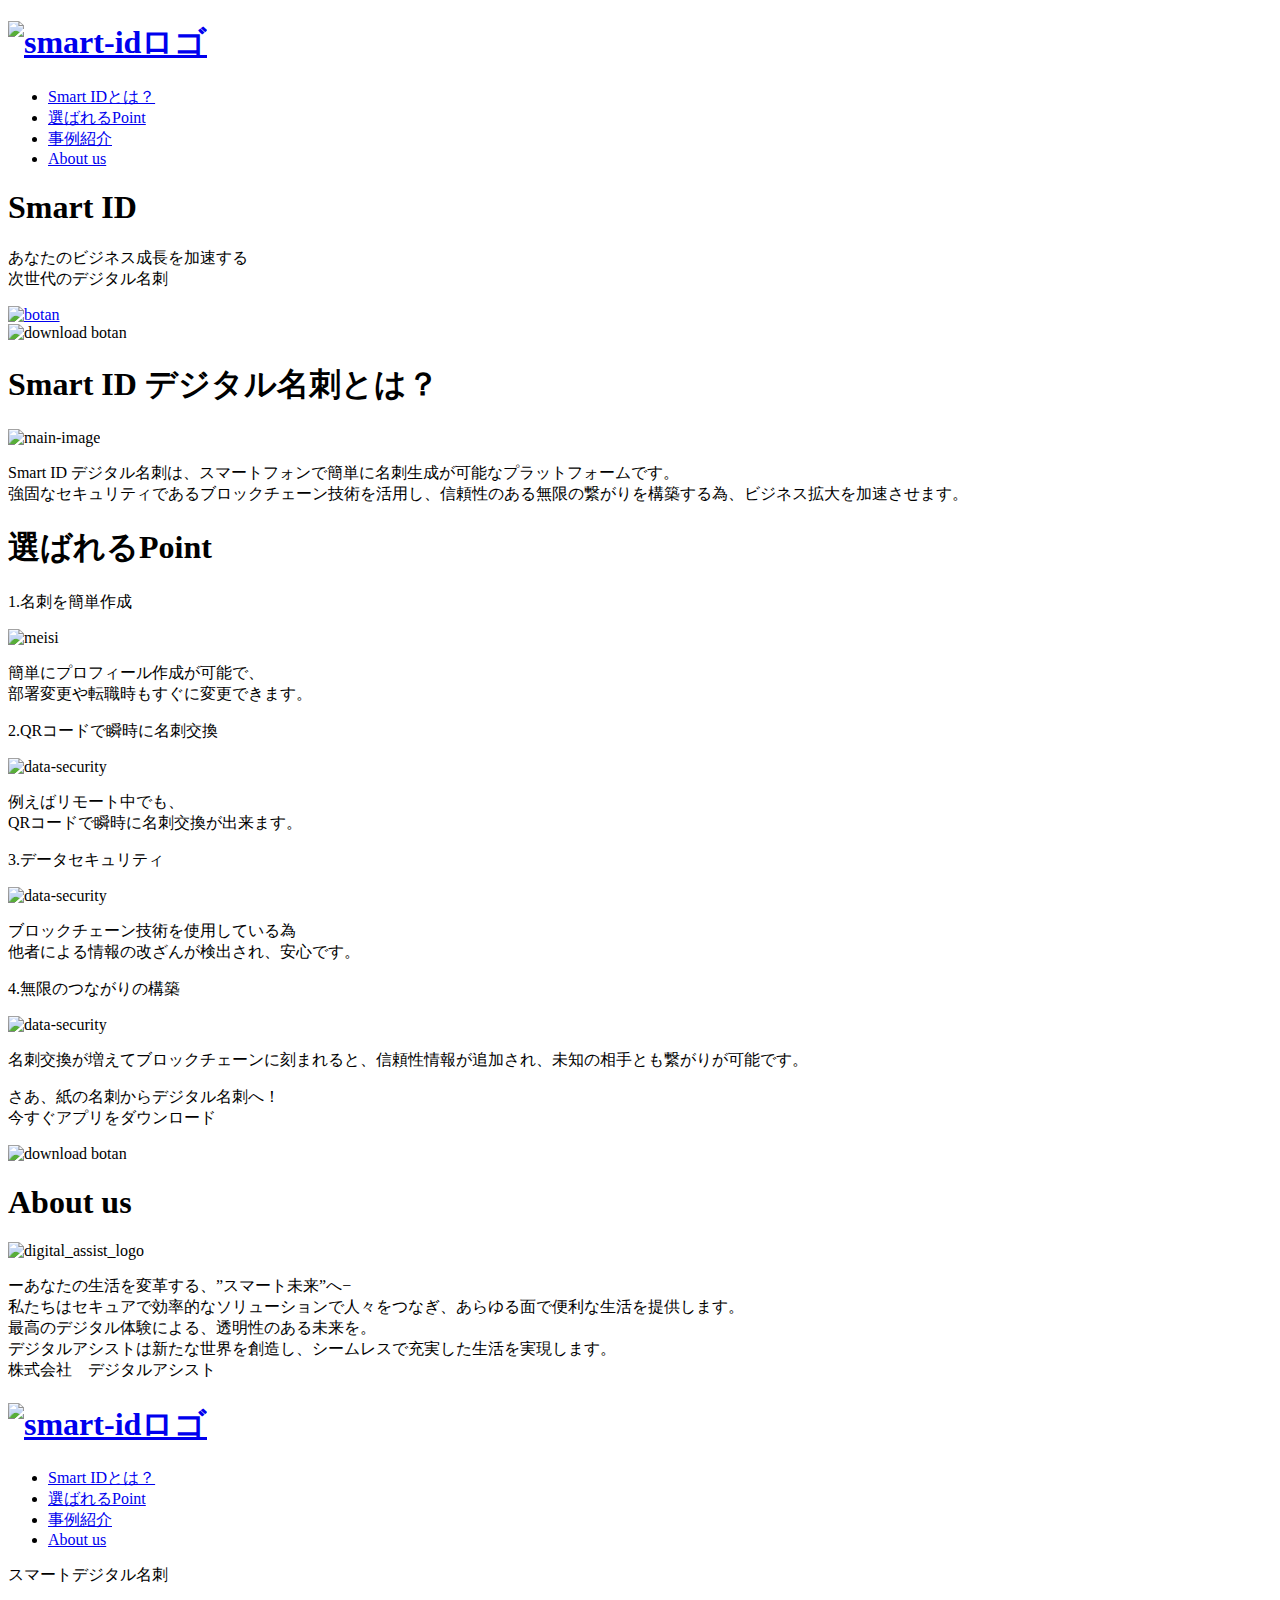
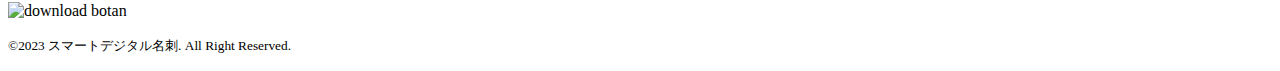
==== index.html @ 3eda7d6f "#3" ====
<!doctype html>
<html>
<head>
<meta charset="UTF-8">
<title>Smart ID LP</title>
	<meta name="Description" content="あなたのビジネス成長を加速する、次世代のデジタル名刺">
<!--CSS-->
	<link href="https://fonts.googleapis.com/css?family=Noto+Sans+JP" rel="stylesheet">
	<link href="file:///Macintosh HD/Users/kanakooki/Downloads/css/style.css" rel="stylesheet">
	
<!--CSS-->	
</head>
	
<body>
	
<!--header-->
	<header class="page-header wrapper">
		<h1><a href="file:///Macintosh HD/Users/kanakooki/Downloads/index.html"><img class="logo" src="file:///Macintosh HD/Users/kanakooki/Downloads/images/icon.png" alt="smart-idロゴ"></a></h1>

	<!--nav-->
		<nav>
			<ul class="main-nav">
				<li><a href="#smart_id">Smart IDとは？</a></li>
				<li><a href="#point">選ばれるPoint</a></li>
				<li><a href="#">事例紹介</a></li>
				<li><a href="#about_us">About us</a></li>
            </ul>
		</nav>
		
	<!--nav-->
	</header>
<!--header-->
	
<!--main_visual-->	
	<div class="main_visual">
		<div class="main_text">
			<h1>Smart ID</h1>
			<p>あなたのビジネス成長を加速する
			<br>次世代のデジタル名刺</p>
			<a href="#smart_id"><img class="btn" src="file:///Macintosh HD/Users/kanakooki/Downloads/images/botan/botan@2x.png" alt="botan"></a>
		</div>
		
        <div>
			<img class="download" src="file:///Macintosh HD/Users/kanakooki/Downloads/images/download botan@2x.png" alt="download botan">
		</div>
	
	</div>
<!--main_visual-->
	
<!--main-contents-->		
<main class="container">
		<div class="gradation-background">
			<!--smart_id-->
				<div id="smart_id">
					<h1>Smart ID <span>デジタル名刺</span>とは？</h1>
					<div class="contents">
						<img class="smartphone" src="file:///Macintosh HD/Users/kanakooki/Downloads/images/smartphone and hands@2x.png" alt="main-image">
						<p class="description"> Smart ID デジタル名刺は、スマートフォンで簡単に名刺生成が可能なプラットフォームです。<br>
					 強固なセキュリティであるブロックチェーン技術を活用し、信頼性のある無限の繋がりを構築する為、ビジネス拡大を加速させます。</p>		
					</div>
				</div>
			<!--smart_id-->
			<!--point-->
				<div id="point">
					<h1 class="point-title">選<span>ばれる</span>Point</h1>
					<div class="wrapper-grid">
						<div class="item border-b border-r">
							<p class="title">1.名刺を簡単作成</p>
							<img src="file:///Macintosh HD/Users/kanakooki/Downloads/images/undraw_Hire_re_gn5j.png" alt="meisi">
							<p>簡単にプロフィール作成が可能で、<br>部署変更や転職時もすぐに変更できます。</p>
						</div>
						<div class="item border-b">
							<p class="title">2.QRコードで瞬時に名刺交換</p>
							<img src="file:///Macintosh HD/Users/kanakooki/Downloads/images/undraw_Mobile_payments_re_7udl.png" alt="data-security">
							<p>例えばリモート中でも、<br>QRコードで瞬時に名刺交換が出来ます。</p>
						</div><div class="item border-r">
							<p class="title">3.データセキュリティ</p>
							<img src="file:///Macintosh HD/Users/kanakooki/Downloads/images/undraw_secure_files_re_6vdh.png" alt="data-security">
						<p>ブロックチェーン技術を使用している為<br>他者による情報の改ざんが検出され、安心です。</p>
						</div><div class="item">
							<p class="title">4.無限のつながりの構築</p>
							<img src="file:///Macintosh HD/Users/kanakooki/Downloads/images/undraw_Connected_re_lmq2.png" alt="data-security">
						<p>名刺交換が増えてブロックチェーンに刻まれると、信頼性情報が追加され、未知の相手とも繋がりが可能です。</p>
						</div>
				
					</div>
					
				
				</div>
			<!--point-->
		</div>
</main>
<!--main-contents-->		
	
<!--download2-->
<div class="download2">
	<p>さあ、紙の名刺からデジタル名刺へ！<br>今すぐアプリをダウンロード</p>
	<img src="file:///Macintosh HD/Users/kanakooki/Downloads/images/download botan@2x.png" alt="download botan">
</div>
<!--download2-->

<!--about_us-->
	<article id="about_us">
		<h1 class="about_title">About us</h1>
			<div>
				<img src="file:///Macintosh HD/Users/kanakooki/Downloads/images/Digital Assist icon.png" alt="digital_assist_logo">
				<p>ーあなたの生活を変革する、”スマート未来”へ−<br> 私たちはセキュアで効率的なソリューションで人々をつなぎ、あらゆる面で便利な生活を提供します。<br>最高のデジタル体験による、透明性のある未来を。<br>デジタルアシストは新たな世界を創造し、シームレスで充実した生活を実現します。<br>株式会社　デジタルアシスト 	</p>
			</div>
		
	

	</article>
<!--about_us-->

<!--footter-->
	<footer>
		<div class="footer">
			<div>
				<h1><a href="file:///Macintosh HD/Users/kanakooki/Downloads/index.html"><img class="logo" src="file:///Macintosh HD/Users/kanakooki/Downloads/images/icon.png" alt="smart-idロゴ"></a></h1>		
			</div>
			
			<div>
				<nav>
				<ul class="main-nav">
					<li><a href="#smart_id">Smart IDとは？</a></li>
					<li><a href="#point">選ばれるPoint</a></li>
					<li><a href="#">事例紹介</a></li>
					<li><a href="#about_us">About us</a></li>
				</ul>
			</nav>
			</div>
		</div>
		<div class="smartmeisi"><p>スマートデジタル名刺</p></div>
		<div class="download_botan">
			<img class="download_botan" src="file:///Macintosh HD/Users/kanakooki/Downloads/images/download botan@2x.png" alt="download botan">
		</div>
		<p id="copy">
			<small>&copy;2023 スマートデジタル名刺.  All Right Reserved.</small>
		</p>
	</footer>
<!--fo0tter-->
</body>
</html>
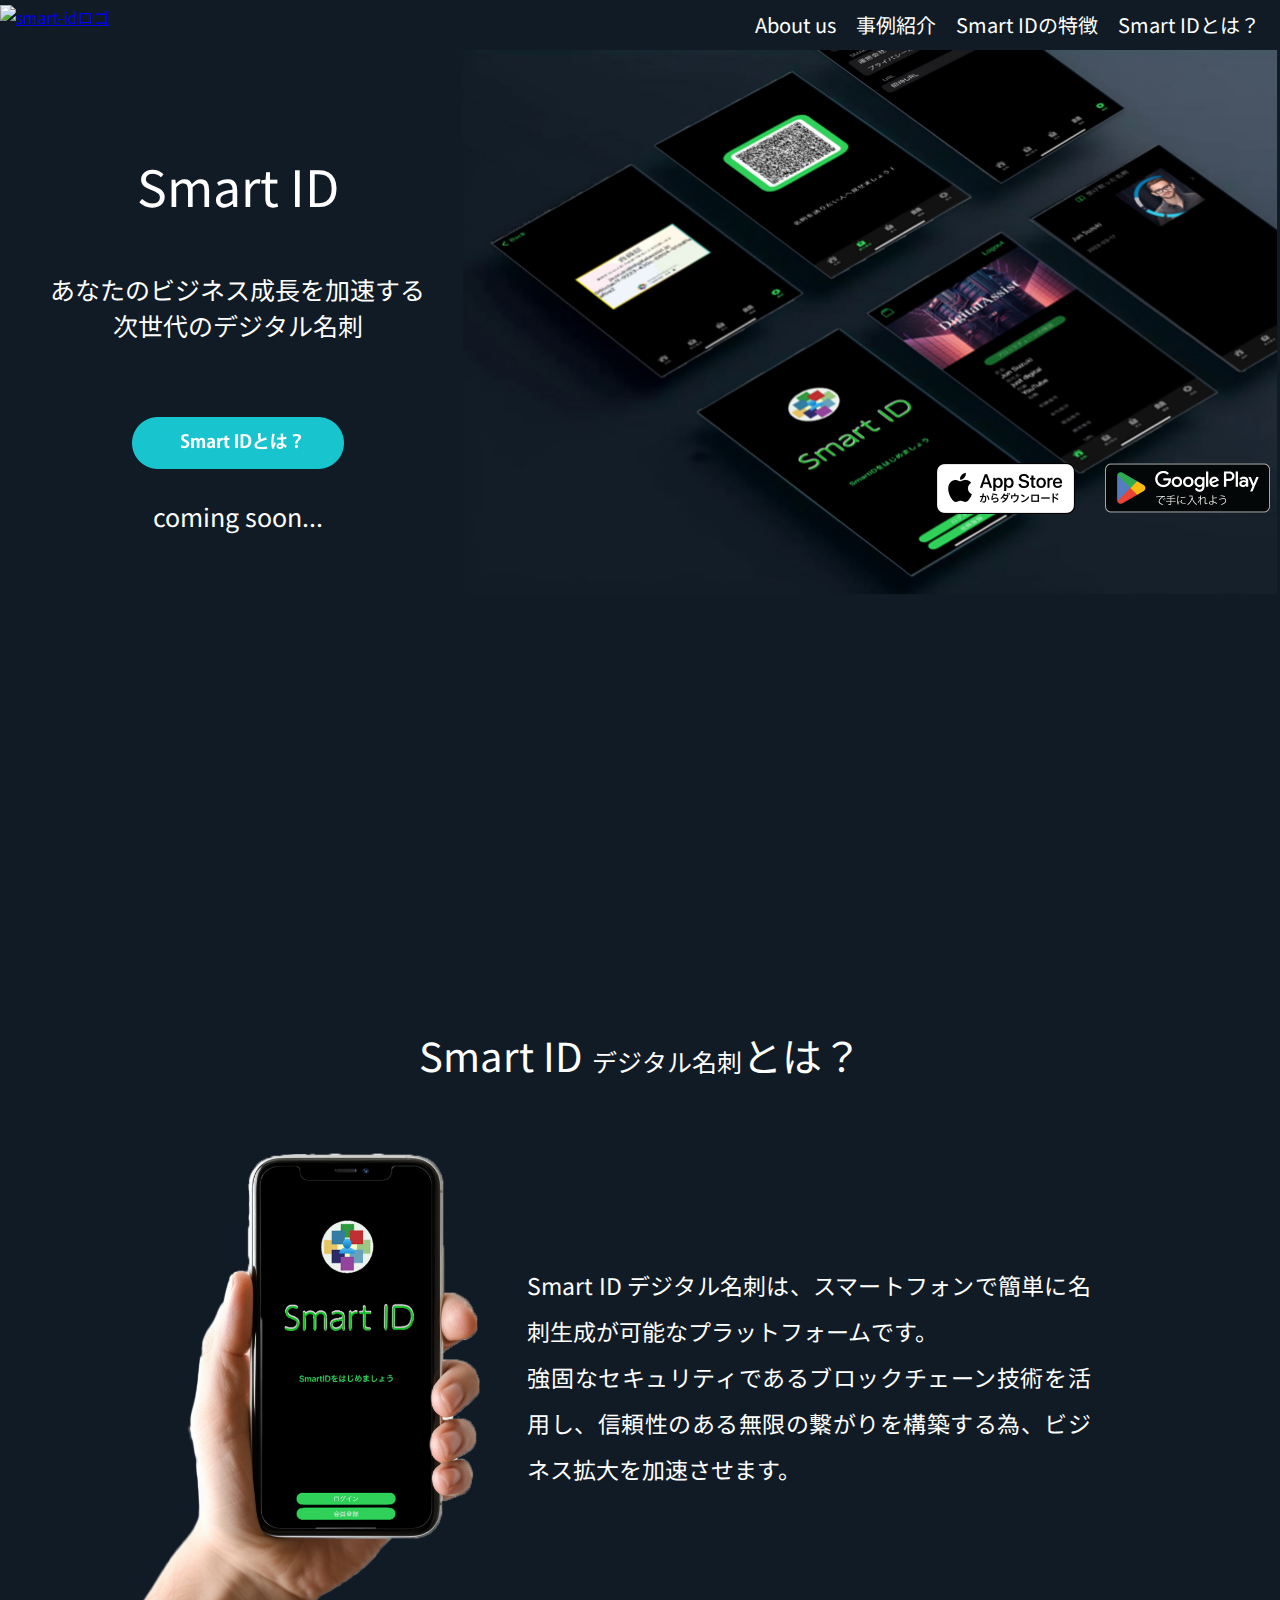
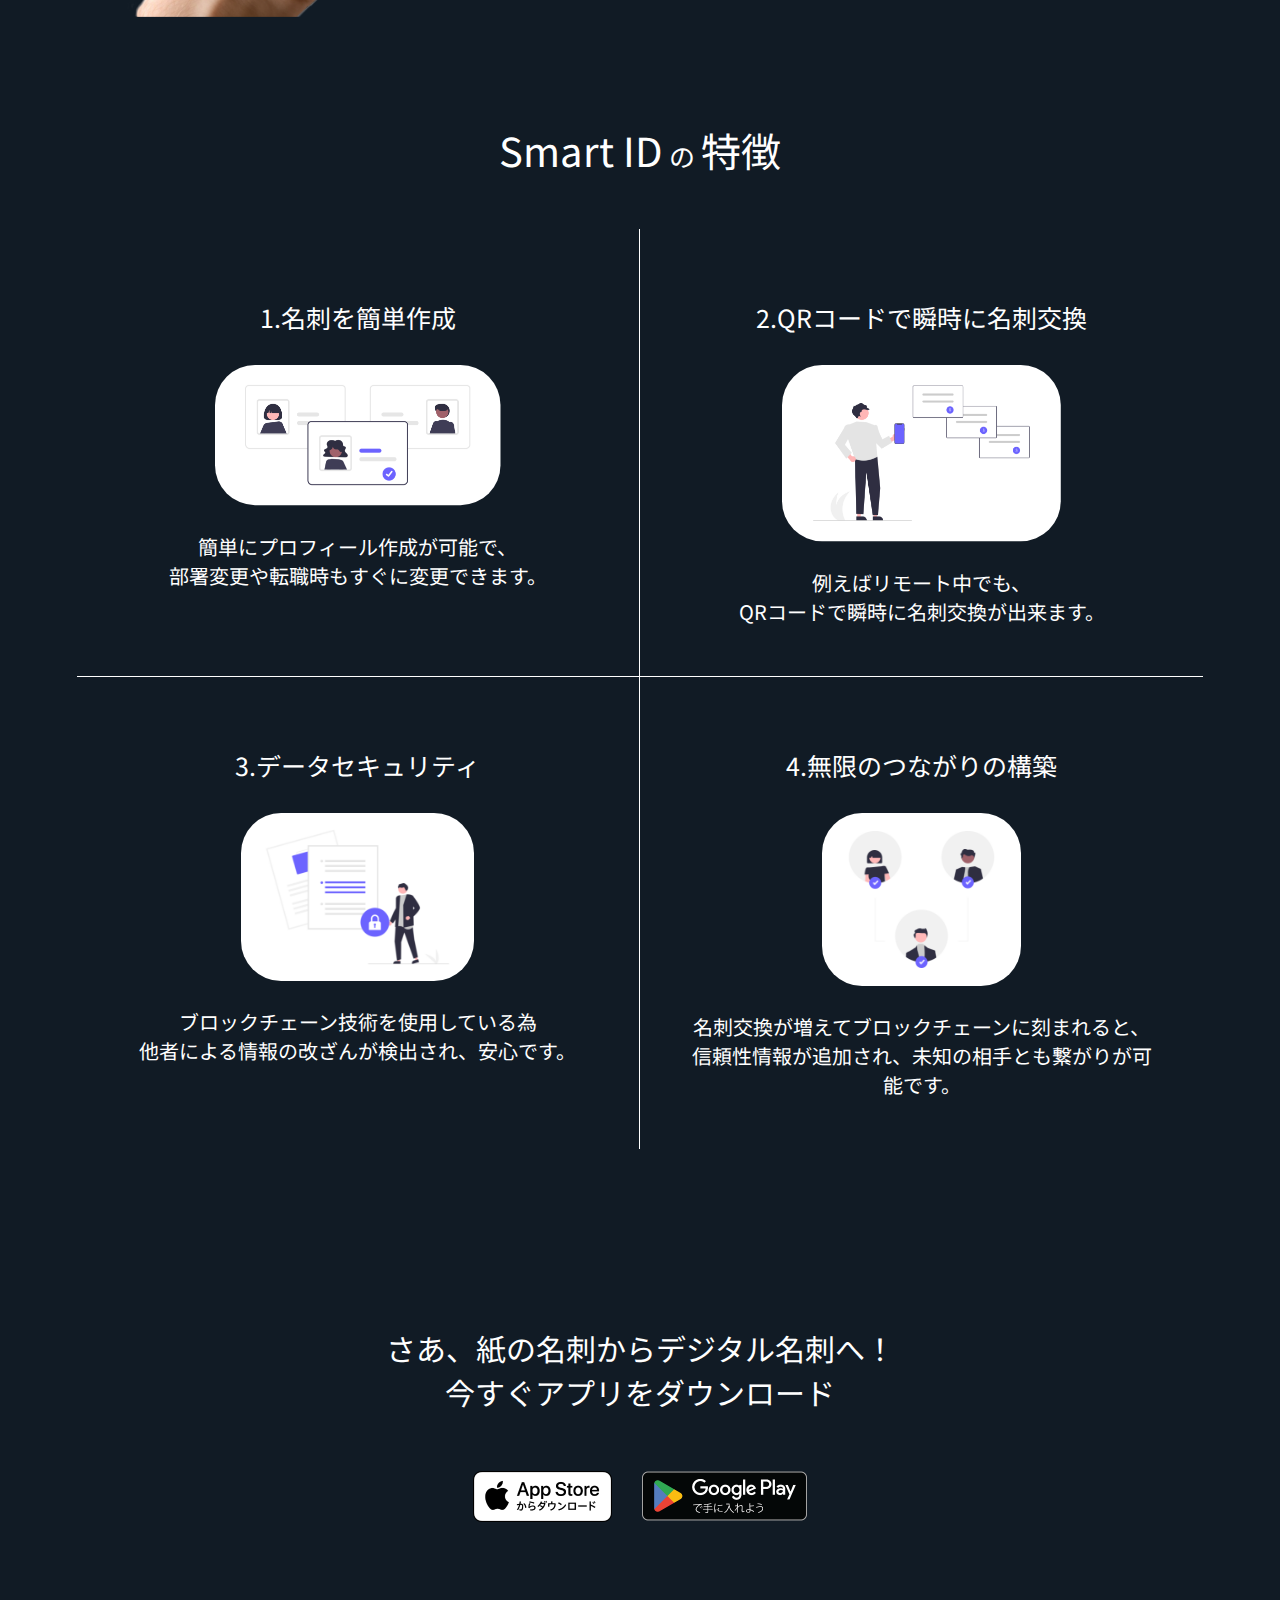
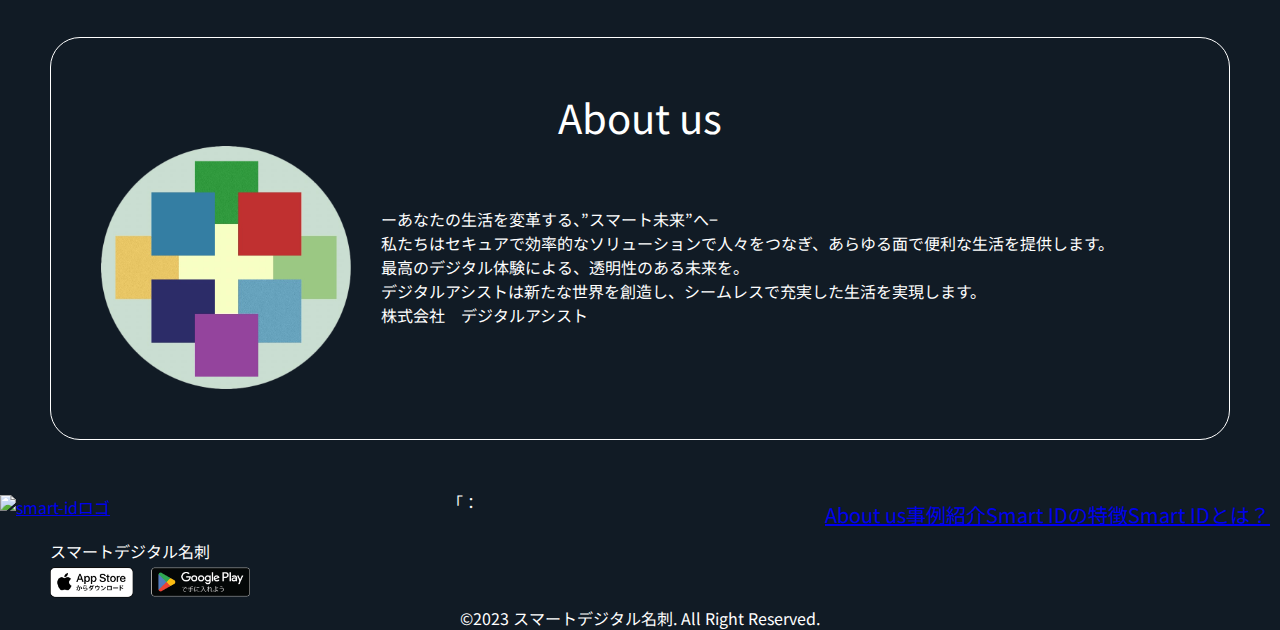
==== commit 3ae8295f: "#7" ====
--- a/index.html
+++ b/index.html
@@ -6,7 +6,7 @@
 	<meta name="Description" content="あなたのビジネス成長を加速する、次世代のデジタル名刺">
 <!--CSS-->
 	<link href="https://fonts.googleapis.com/css?family=Noto+Sans+JP" rel="stylesheet">
-	<link href="file:///Macintosh HD/Users/kanakooki/Downloads/css/style.css" rel="stylesheet">
+	<link href="css/style.css" rel="stylesheet">
 	
 <!--CSS-->	
 </head>
@@ -15,13 +15,14 @@
 	
 <!--header-->
 	<header class="page-header wrapper">
-		<h1><a href="file:///Macintosh HD/Users/kanakooki/Downloads/index.html"><img class="logo" src="file:///Macintosh HD/Users/kanakooki/Downloads/images/icon.png" alt="smart-idロゴ"></a></h1>
+		<h1><a href="index.html"><img class="logo" src="images/aprication logo2.png" alt="smart-idロゴ"></a>
+	  </h1>
 
 	<!--nav-->
 		<nav>
 			<ul class="main-nav">
 				<li><a href="#smart_id">Smart IDとは？</a></li>
-				<li><a href="#point">選ばれるPoint</a></li>
+				<li><a href="#point">Smart IDの特徴</a></li>
 				<li><a href="#">事例紹介</a></li>
 				<li><a href="#about_us">About us</a></li>
             </ul>
@@ -36,12 +37,15 @@
 		<div class="main_text">
 			<h1>Smart ID</h1>
 			<p>あなたのビジネス成長を加速する
-			<br>次世代のデジタル名刺</p>
-			<a href="#smart_id"><img class="btn" src="file:///Macintosh HD/Users/kanakooki/Downloads/images/botan/botan@2x.png" alt="botan"></a>
+			<br>次世代のデジタル名刺</p><br>
+			<a href="#smart_id"><img class="btn" src="images/botan/botan@2x.png" alt="botan"></a>
+			<br>
+			<br>
+			<p>coming soon...</p>
 		</div>
 		
         <div>
-			<img class="download" src="file:///Macintosh HD/Users/kanakooki/Downloads/images/download botan@2x.png" alt="download botan">
+			<img class="download" src="images/download botan@2x.png" alt="download botan">
 		</div>
 	
 	</div>
@@ -54,7 +58,7 @@
 				<div id="smart_id">
 					<h1>Smart ID <span>デジタル名刺</span>とは？</h1>
 					<div class="contents">
-						<img class="smartphone" src="file:///Macintosh HD/Users/kanakooki/Downloads/images/smartphone and hands@2x.png" alt="main-image">
+						<img class="smartphone" src="images/smartphone and hands@2x.png" alt="main-image">
 						<p class="description"> Smart ID デジタル名刺は、スマートフォンで簡単に名刺生成が可能なプラットフォームです。<br>
 					 強固なセキュリティであるブロックチェーン技術を活用し、信頼性のある無限の繋がりを構築する為、ビジネス拡大を加速させます。</p>		
 					</div>
@@ -62,24 +66,24 @@
 			<!--smart_id-->
 			<!--point-->
 				<div id="point">
-					<h1 class="point-title">選<span>ばれる</span>Point</h1>
+					<h1 class="point-title">Smart ID<span> の </span>特徴</h1>
 					<div class="wrapper-grid">
 						<div class="item border-b border-r">
 							<p class="title">1.名刺を簡単作成</p>
-							<img src="file:///Macintosh HD/Users/kanakooki/Downloads/images/undraw_Hire_re_gn5j.png" alt="meisi">
+							<img src="images/undraw_Hire_re_gn5j.png" alt="meisi">
 							<p>簡単にプロフィール作成が可能で、<br>部署変更や転職時もすぐに変更できます。</p>
 						</div>
 						<div class="item border-b">
 							<p class="title">2.QRコードで瞬時に名刺交換</p>
-							<img src="file:///Macintosh HD/Users/kanakooki/Downloads/images/undraw_Mobile_payments_re_7udl.png" alt="data-security">
+							<img src="images/undraw_Mobile_payments_re_7udl.png" alt="data-security">
 							<p>例えばリモート中でも、<br>QRコードで瞬時に名刺交換が出来ます。</p>
 						</div><div class="item border-r">
 							<p class="title">3.データセキュリティ</p>
-							<img src="file:///Macintosh HD/Users/kanakooki/Downloads/images/undraw_secure_files_re_6vdh.png" alt="data-security">
+							<img src="images/undraw_secure_files_re_6vdh.png" alt="data-security">
 						<p>ブロックチェーン技術を使用している為<br>他者による情報の改ざんが検出され、安心です。</p>
 						</div><div class="item">
 							<p class="title">4.無限のつながりの構築</p>
-							<img src="file:///Macintosh HD/Users/kanakooki/Downloads/images/undraw_Connected_re_lmq2.png" alt="data-security">
+							<img src="images/undraw_Connected_re_lmq2.png" alt="data-security">
 						<p>名刺交換が増えてブロックチェーンに刻まれると、信頼性情報が追加され、未知の相手とも繋がりが可能です。</p>
 						</div>
 				
@@ -95,7 +99,7 @@
 <!--download2-->
 <div class="download2">
 	<p>さあ、紙の名刺からデジタル名刺へ！<br>今すぐアプリをダウンロード</p>
-	<img src="file:///Macintosh HD/Users/kanakooki/Downloads/images/download botan@2x.png" alt="download botan">
+	<img src="images/download botan@2x.png" alt="download botan">
 </div>
 <!--download2-->
 
@@ -103,8 +107,9 @@
 	<article id="about_us">
 		<h1 class="about_title">About us</h1>
 			<div>
-				<img src="file:///Macintosh HD/Users/kanakooki/Downloads/images/Digital Assist icon.png" alt="digital_assist_logo">
-				<p>ーあなたの生活を変革する、”スマート未来”へ−<br> 私たちはセキュアで効率的なソリューションで人々をつなぎ、あらゆる面で便利な生活を提供します。<br>最高のデジタル体験による、透明性のある未来を。<br>デジタルアシストは新たな世界を創造し、シームレスで充実した生活を実現します。<br>株式会社　デジタルアシスト 	</p>
+				<img src="images/Digital Assist icon.png" alt="digital_assist_logo">
+				<p>ーあなたの生活を変革する、”スマート未来”へ−<br> 
+					私たちはセキュアで効率的なソリューションで人々をつなぎ、あらゆる面で便利な生活を提供します。<br>最高のデジタル体験による、透明性のある未来を。<br>デジタルアシストは新たな世界を創造し、シームレスで充実した生活を実現します。<br>株式会社　デジタルアシスト 	</p>
 			</div>
 		
 	
@@ -116,14 +121,11 @@
 	<footer>
 		<div class="footer">
 			<div>
-				<h1><a href="file:///Macintosh HD/Users/kanakooki/Downloads/index.html"><img class="logo" src="file:///Macintosh HD/Users/kanakooki/Downloads/images/icon.png" alt="smart-idロゴ"></a></h1>		
+				<h1><a href="index.html"><img class="logo" src="images/aprication logo2.png" alt="smart-idロゴ"></a></h1>		
 			</div>
-			
-			<div>
-				<nav>
-				<ul class="main-nav">
+「：				<ul class="main-nav">
 					<li><a href="#smart_id">Smart IDとは？</a></li>
-					<li><a href="#point">選ばれるPoint</a></li>
+					<li><a href="#point">Smart IDの特徴</a></li>
 					<li><a href="#">事例紹介</a></li>
 					<li><a href="#about_us">About us</a></li>
 				</ul>
@@ -132,7 +134,7 @@
 		</div>
 		<div class="smartmeisi"><p>スマートデジタル名刺</p></div>
 		<div class="download_botan">
-			<img class="download_botan" src="file:///Macintosh HD/Users/kanakooki/Downloads/images/download botan@2x.png" alt="download botan">
+			<img class="download_botan" src="images/download botan@2x.png" alt="download botan">
 		</div>
 		<p id="copy">
 			<small>&copy;2023 スマートデジタル名刺.  All Right Reserved.</small>
--- a/css/style.css
+++ b/css/style.css
@@ -0,0 +1,254 @@
+@charset "UTF-8";
+/* ========================================
+    リセットcss
+========================================= */
+html, body, div, span, applet, object, iframe,
+h1, h2, h3, h4, h5, h6, p, blockquote, pre,
+a, abbr, acronym, address, big, cite, code,
+del, dfn, em, img, ins, kbd, q, s, samp,
+small, strike, strong, sub, sup, tt, var,
+b, u, i, center,
+dl, dt, dd, ol, ul, li,
+fieldset, form, label, legend,
+table, caption, tbody, tfoot, thead, tr, th, td,
+article, aside, canvas, details, embed,
+figure, figcaption, footer, header, hgroup,
+menu, nav, output, ruby, section, summary,
+time, mark, audio, video {
+    margin: 0;
+    padding: 0;
+    border: 0;
+    font-style:normal;
+    font-weight: normal;
+    font-size: 100%;
+    vertical-align: baseline;
+}
+article, aside, details, figcaption, figure,
+footer, header, hgroup, menu, nav, section {
+    display: block;
+}
+html{overflow-y: scroll;}
+blockquote, q {quotes: none;}
+blockquote:before, blockquote:after,q:before, q:after {content: ''; content: none;}
+input, textarea{margin: 0; padding: 0;}
+ol, ul{list-style:none;}
+table{border-collapse: collapse; border-spacing:0;}
+caption, th{text-align: left;}
+a:focus {outline:none;}
+
+div#test {
+    text-align: center;
+    position: absolute;
+    top: 0;
+    opacity: 0.5;
+}
+
+/* micro clearfix */
+.cf:before,
+.cf:after {
+    content: " ";
+    display: table;
+}
+.cf:after {clear: both;}
+.cf {*zoom: 1;}
+
+/* 共通部分
+------------------------------------------------------------*/
+
+html{
+	font-size: 100%;
+}
+
+body{
+	background-color: #111B25;
+	color: #FFFFFF;
+	font-family: "Noto Sans JP"; "小塚ゴシック Pro""Hiragino Sans", "Hiragino Kaku Gothic ProN", "Meiryo", "sans-serif";
+	text-align: center;
+}
+
+/* HEADER------------------
+------------------------------------------------------------*/
+.logo{
+	width:150px;
+	margin-top: 5px;
+}
+.main-nav{
+	display: flex;
+	font-size: 20px;
+	margin:10px;
+	flex-direction: row-reverse;
+	list-style: none;		
+}
+.wrapper{
+	max-width: 1300px;
+	margin: 0 auto;
+}
+nav ul li a{
+	margin: 10px;
+	text-decoration: none;
+	color: #FFFFFF;
+}
+
+a:hover {
+    color: #0AC0DE;	
+}
+
+.page-header{
+	display:flex;
+	justify-content: space-between;
+}
+
+
+/* main visual wrapper-----
+   ------------------------------------------------------------*/
+.main_visual{
+	min-height: 100vh;
+	background-image: url("../images/main visual@2x.png");
+	background-repeat:no-repeat;
+	background-size: contain;
+	width:100%;
+	display: flex;
+	justify-content: space-between;
+	
+}
+.main_text{
+	padding: 0 50px;
+}
+.main_text h1{
+	font-size: 50px;
+	padding: 100px 0 50px 0;
+}
+
+.main_visual p{
+		font-size: 25px;
+	padding-bottom: 50px;
+}
+.btn{
+	width: 212px;
+}
+.download{
+	padding: 407px 10px 0 0;
+	width: 334px;
+}
+
+
+/* smart id デジタル名刺とは？-----
+---------------------------------------------------------------------*/
+.container{
+
+}
+.gradation-background{
+	background-image:url("../images/gradation.png");
+    background-repeat: no-repeat;
+	background-size: contain;
+	background-position: center;
+	padding: 6%;
+}
+
+#smart_id h1{
+	font-size: 40px;
+	padding: 0,50px;
+}
+#smart_id span{
+	font-size: 25px;
+}
+.contents{
+	display: flex;
+}
+
+.smartphone{
+	width:40%;
+}
+.description{
+	font-size: 23px;
+	width: 50%;
+	text-align: justify;
+	display: flex;
+	align-items: center;
+	line-height: 2;
+}
+
+
+/* point-----
+--------------------------------------------------------------------------*/
+.point-title{
+	font-size: 40px;
+	padding: 50px;
+}
+.point-title span{
+	font-size: 26px;
+}
+.wrapper-grid{
+	display: grid;
+	grid-template-columns: 1fr 1fr;
+	
+}
+.item{
+	font-size: 20px;
+	padding: 50px;
+}
+.title{
+	font-size: 25px;
+	padding-bottom: 30px;
+}
+.item p{
+	padding-top: 20px;
+}
+.border-b{
+	border-bottom: 1px solid;
+	
+}
+.border-r{
+	border-right: 1px solid;
+}
+.container{
+	padding-bottom: 50px;
+}
+/* download2-----
+--------------------------------------------------------------------------*/
+.download2{
+	font-size: 30px;
+	padding: 50px;
+}
+.download2 img{
+	padding-top: 50px;
+	width: 334px;
+}
+/* about us-----
+--------------------------------------------------------------------------*/
+.about_title{
+	font-size: 40px;
+}
+#about_us{
+    padding: 50px;
+	margin: 50px;
+	border: 1px solid;
+	border-radius: 30px;
+}
+#about_us div{
+	display: flex;
+	text-align: justify;
+	align-items: center;
+}
+#about_us img{ 
+	width: 250px;   
+	margin-right: 30px;
+}
+#about-us p{
+	padding: 10px;
+	font-size: 25px;
+}
+/* footer-----
+--------------------------------------------------------------------------*/
+.footer{
+	display: flex;
+	justify-content: space-between;
+}
+.smartmeisi{
+	text-align: left;
+	margin-left: 50px;
+}
+.download_botan{
+	width: 200px;
+	margin-left: 25px;
+}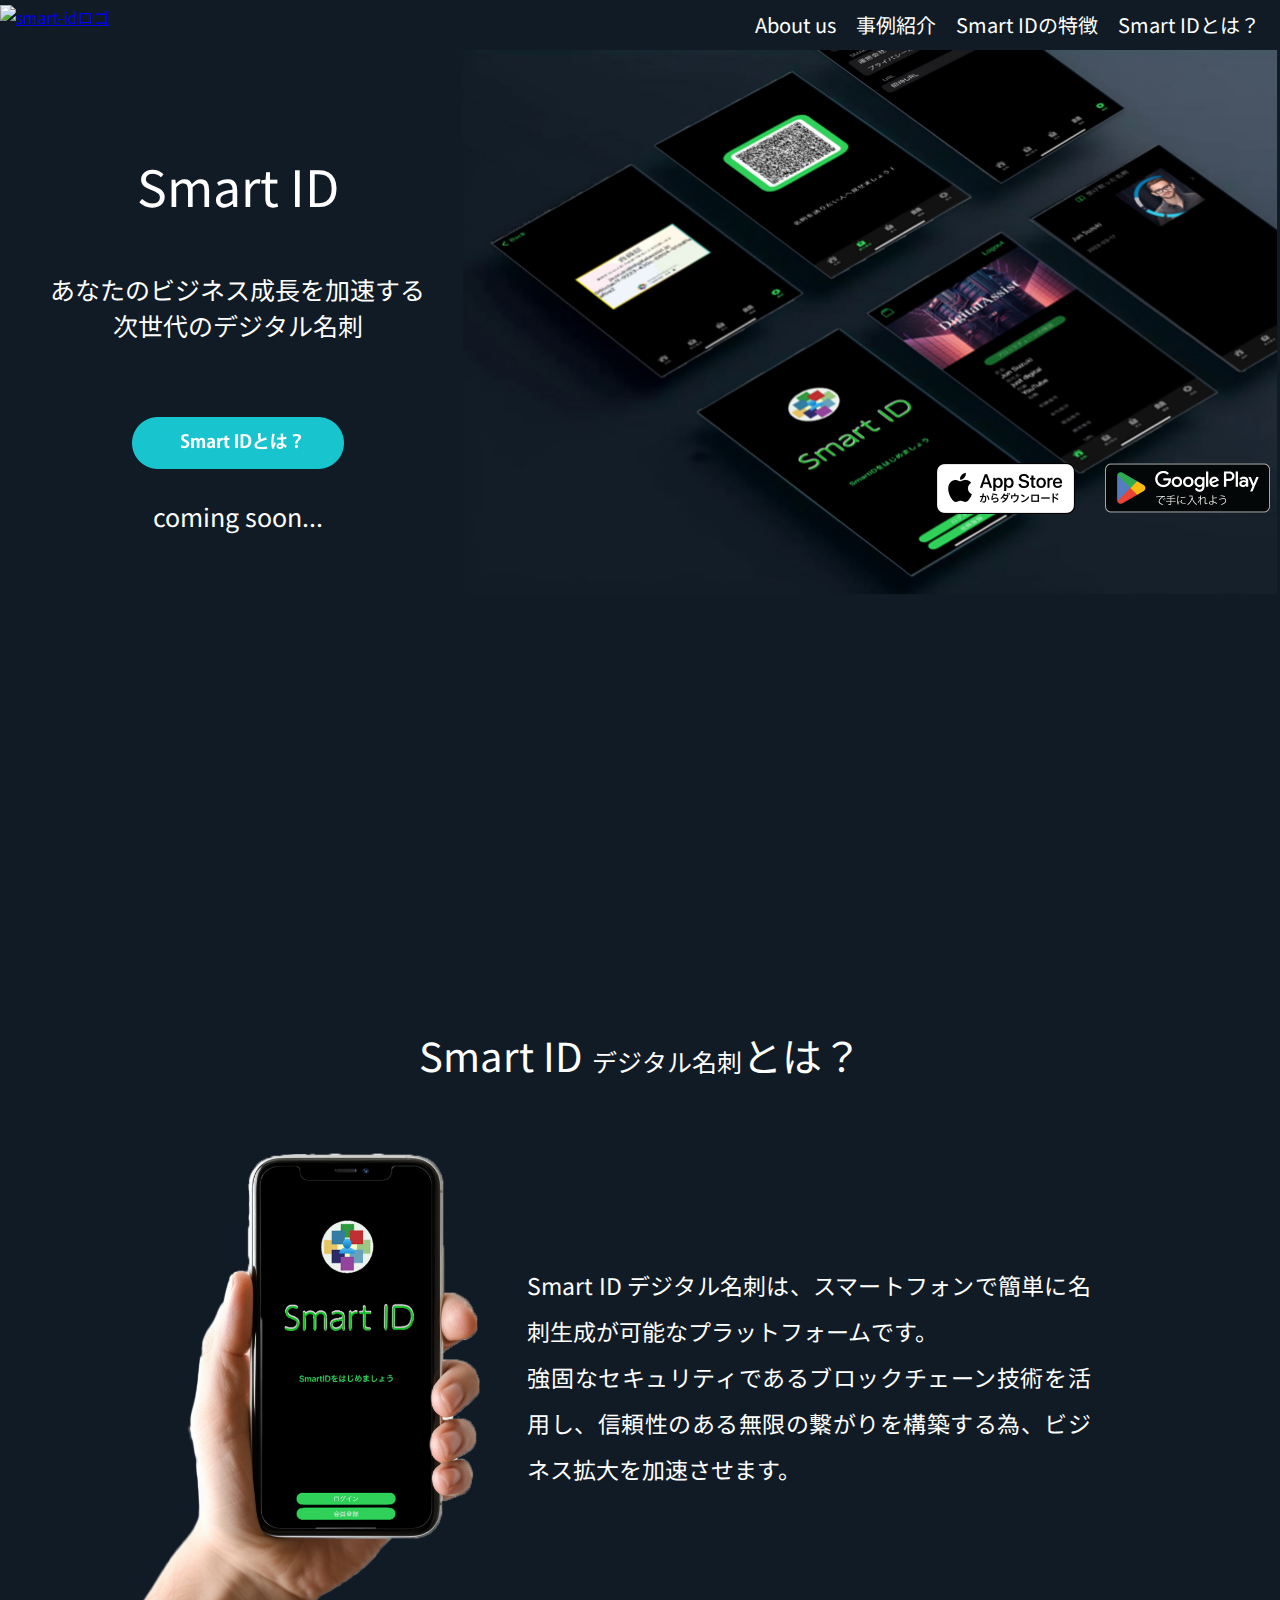
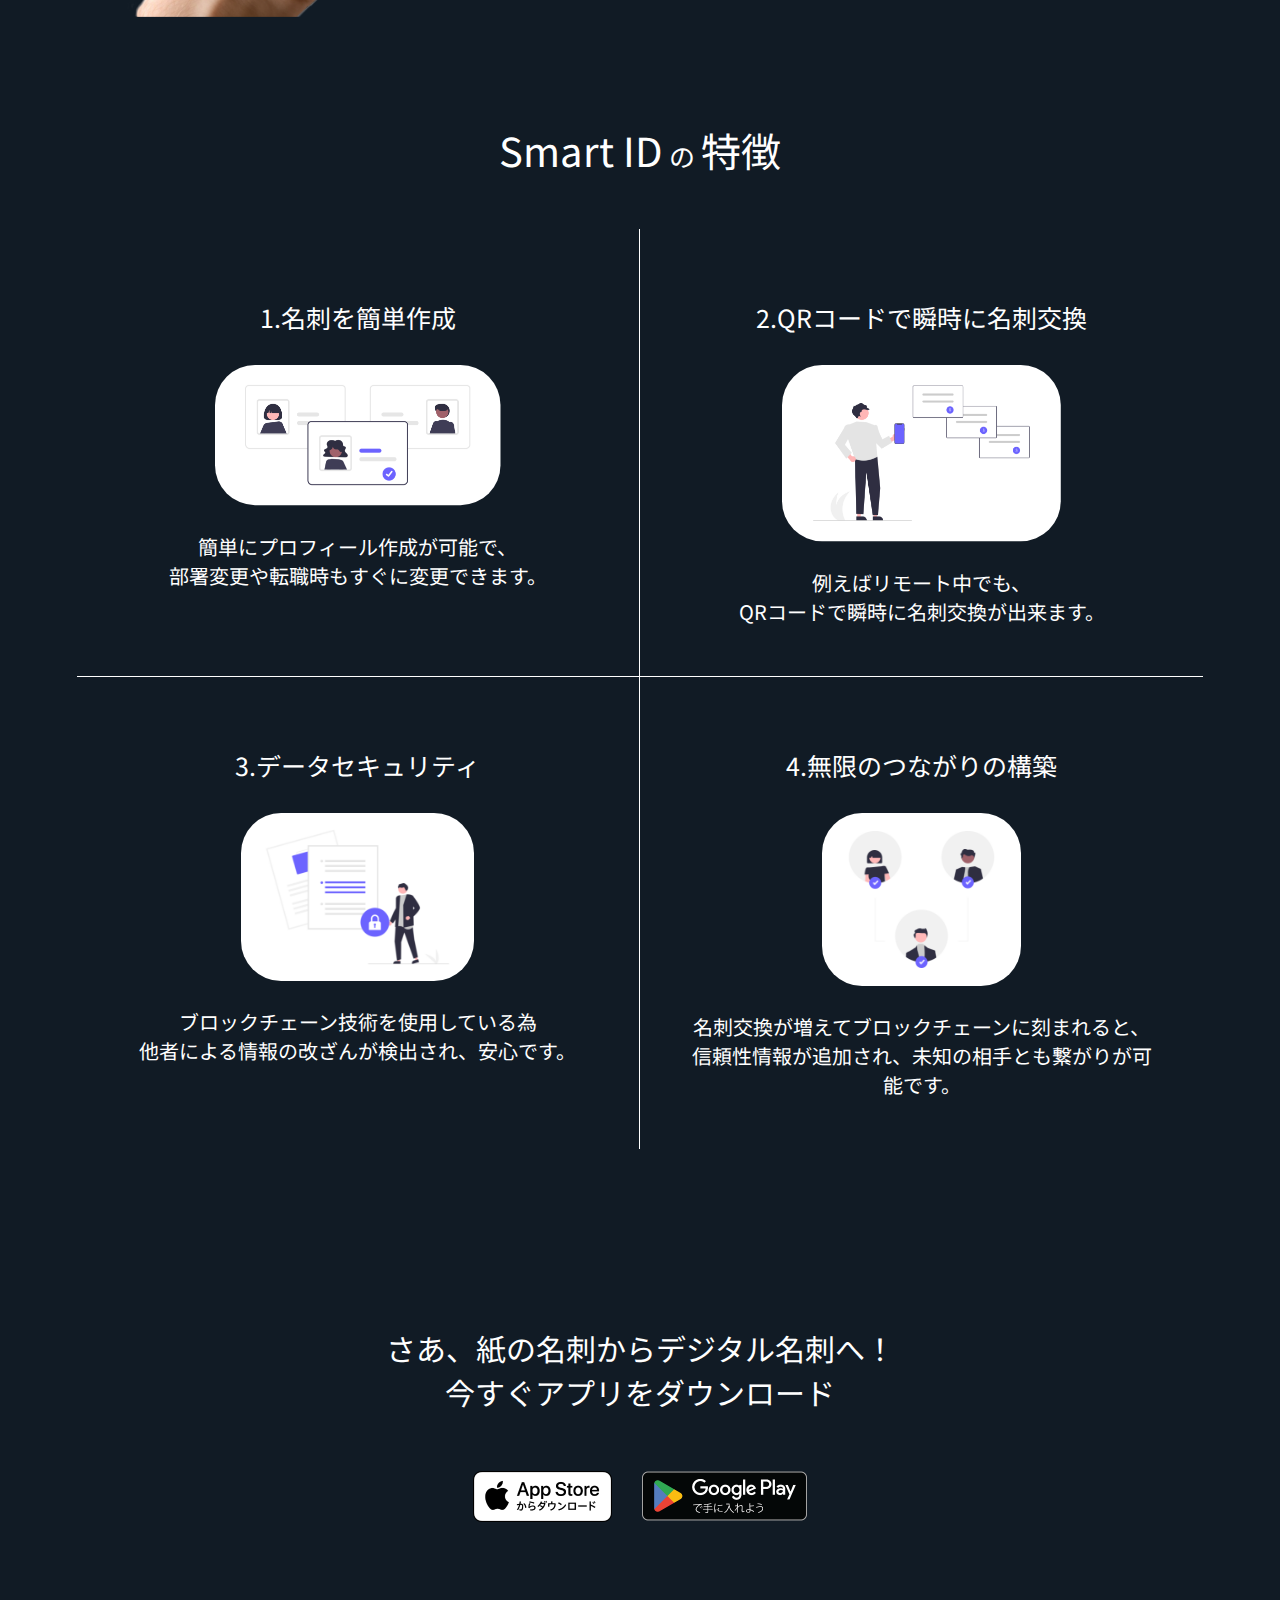
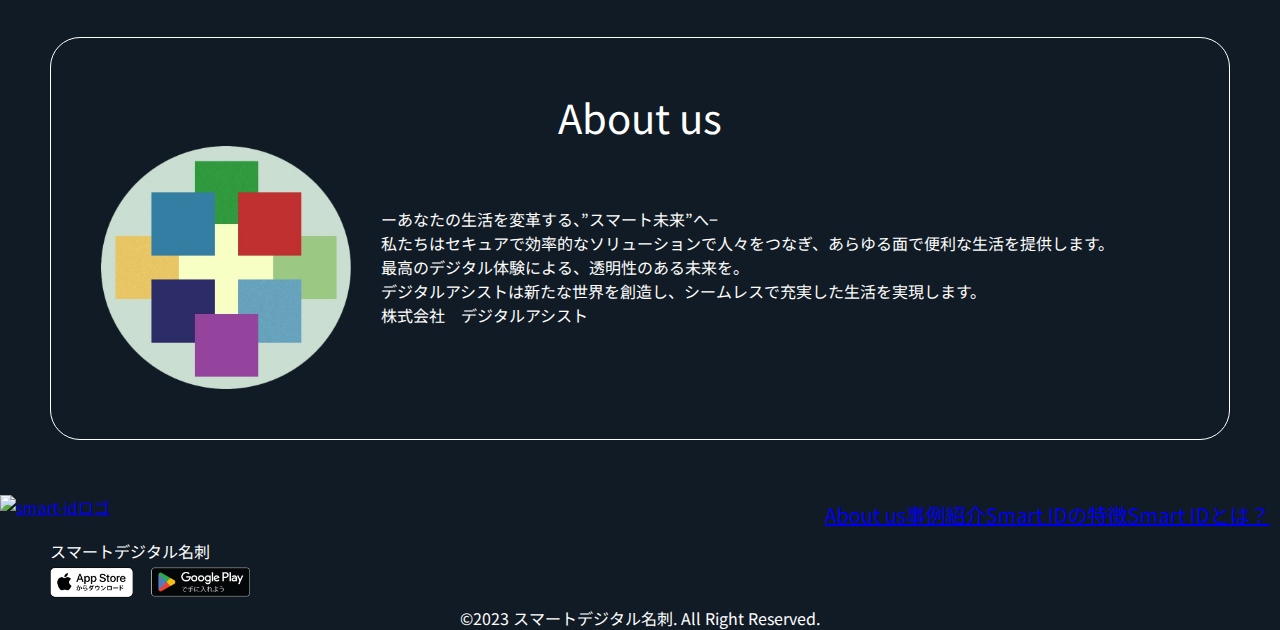
==== commit 20022ebb: "Update index.html" ====
--- a/index.html
+++ b/index.html
@@ -123,7 +123,7 @@
 			<div>
 				<h1><a href="index.html"><img class="logo" src="images/aprication logo2.png" alt="smart-idロゴ"></a></h1>		
 			</div>
-「：				<ul class="main-nav">
+				<ul class="main-nav">
 					<li><a href="#smart_id">Smart IDとは？</a></li>
 					<li><a href="#point">Smart IDの特徴</a></li>
 					<li><a href="#">事例紹介</a></li>
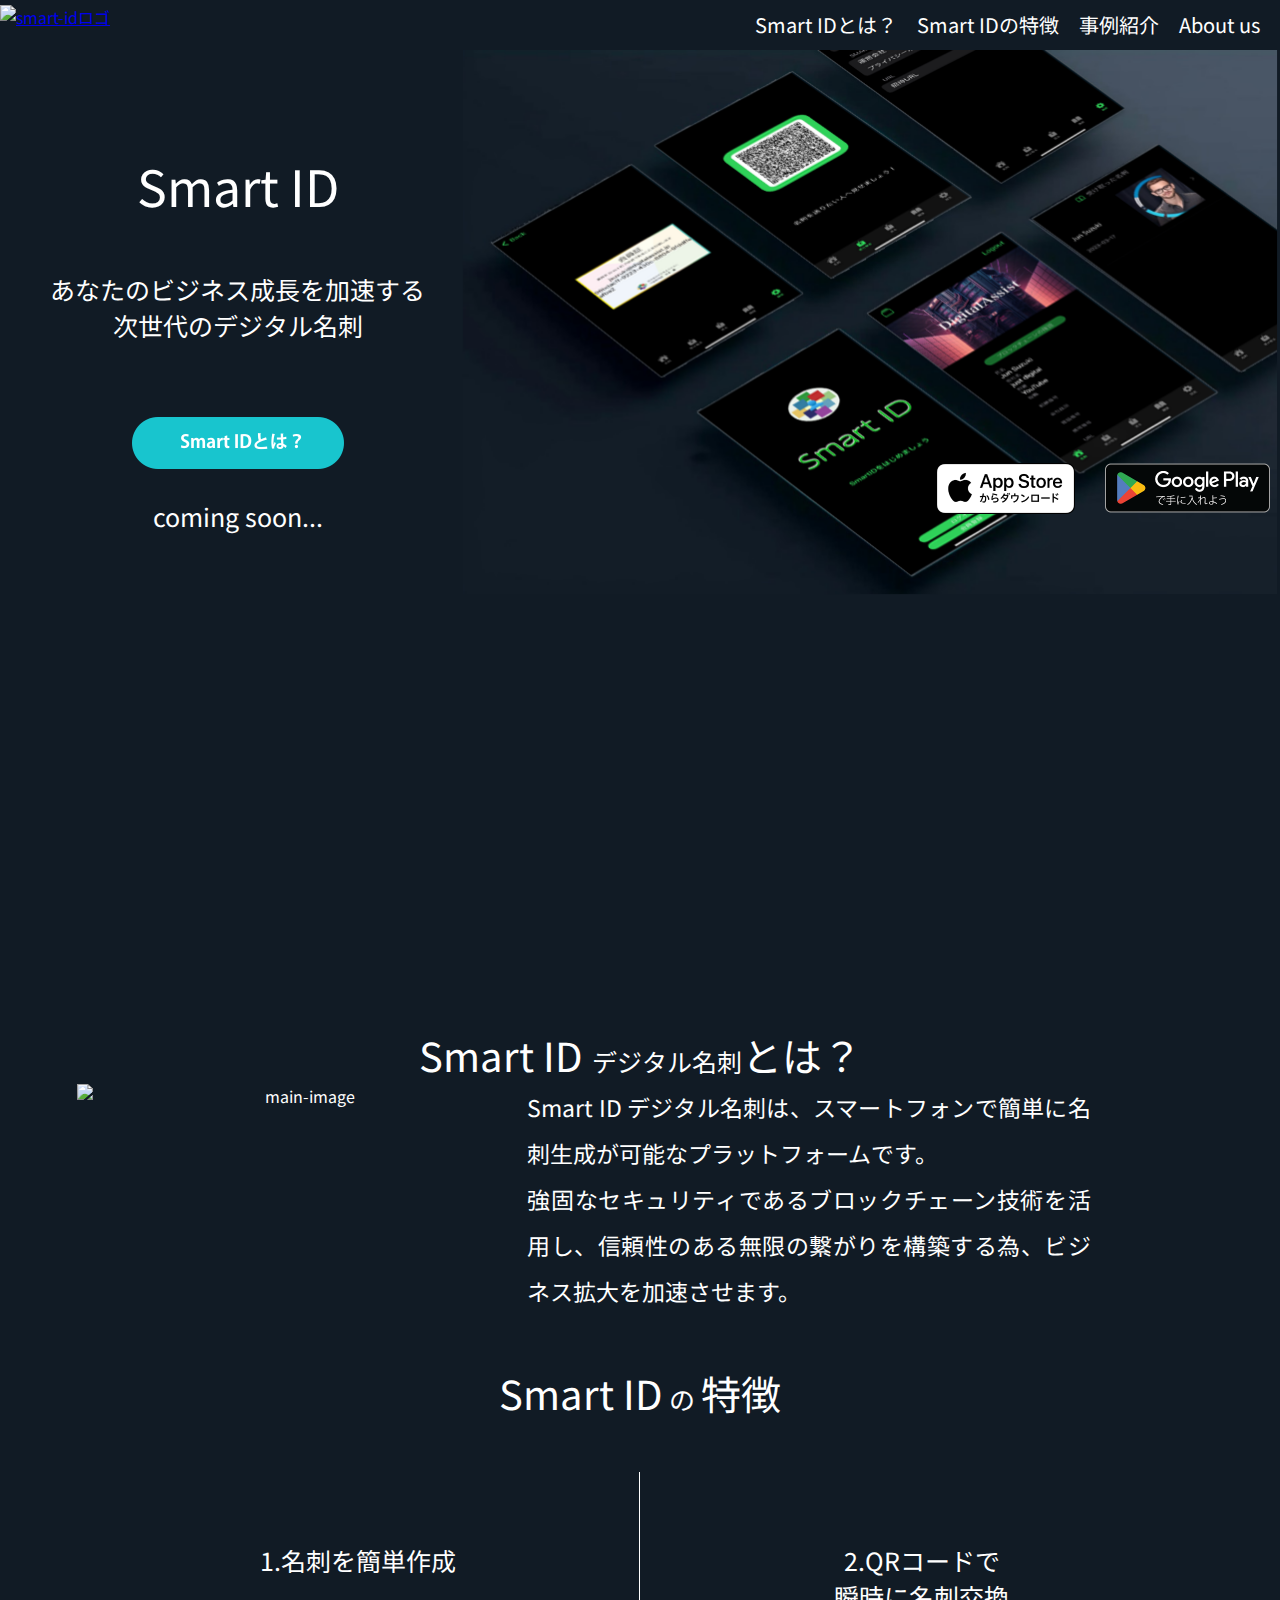
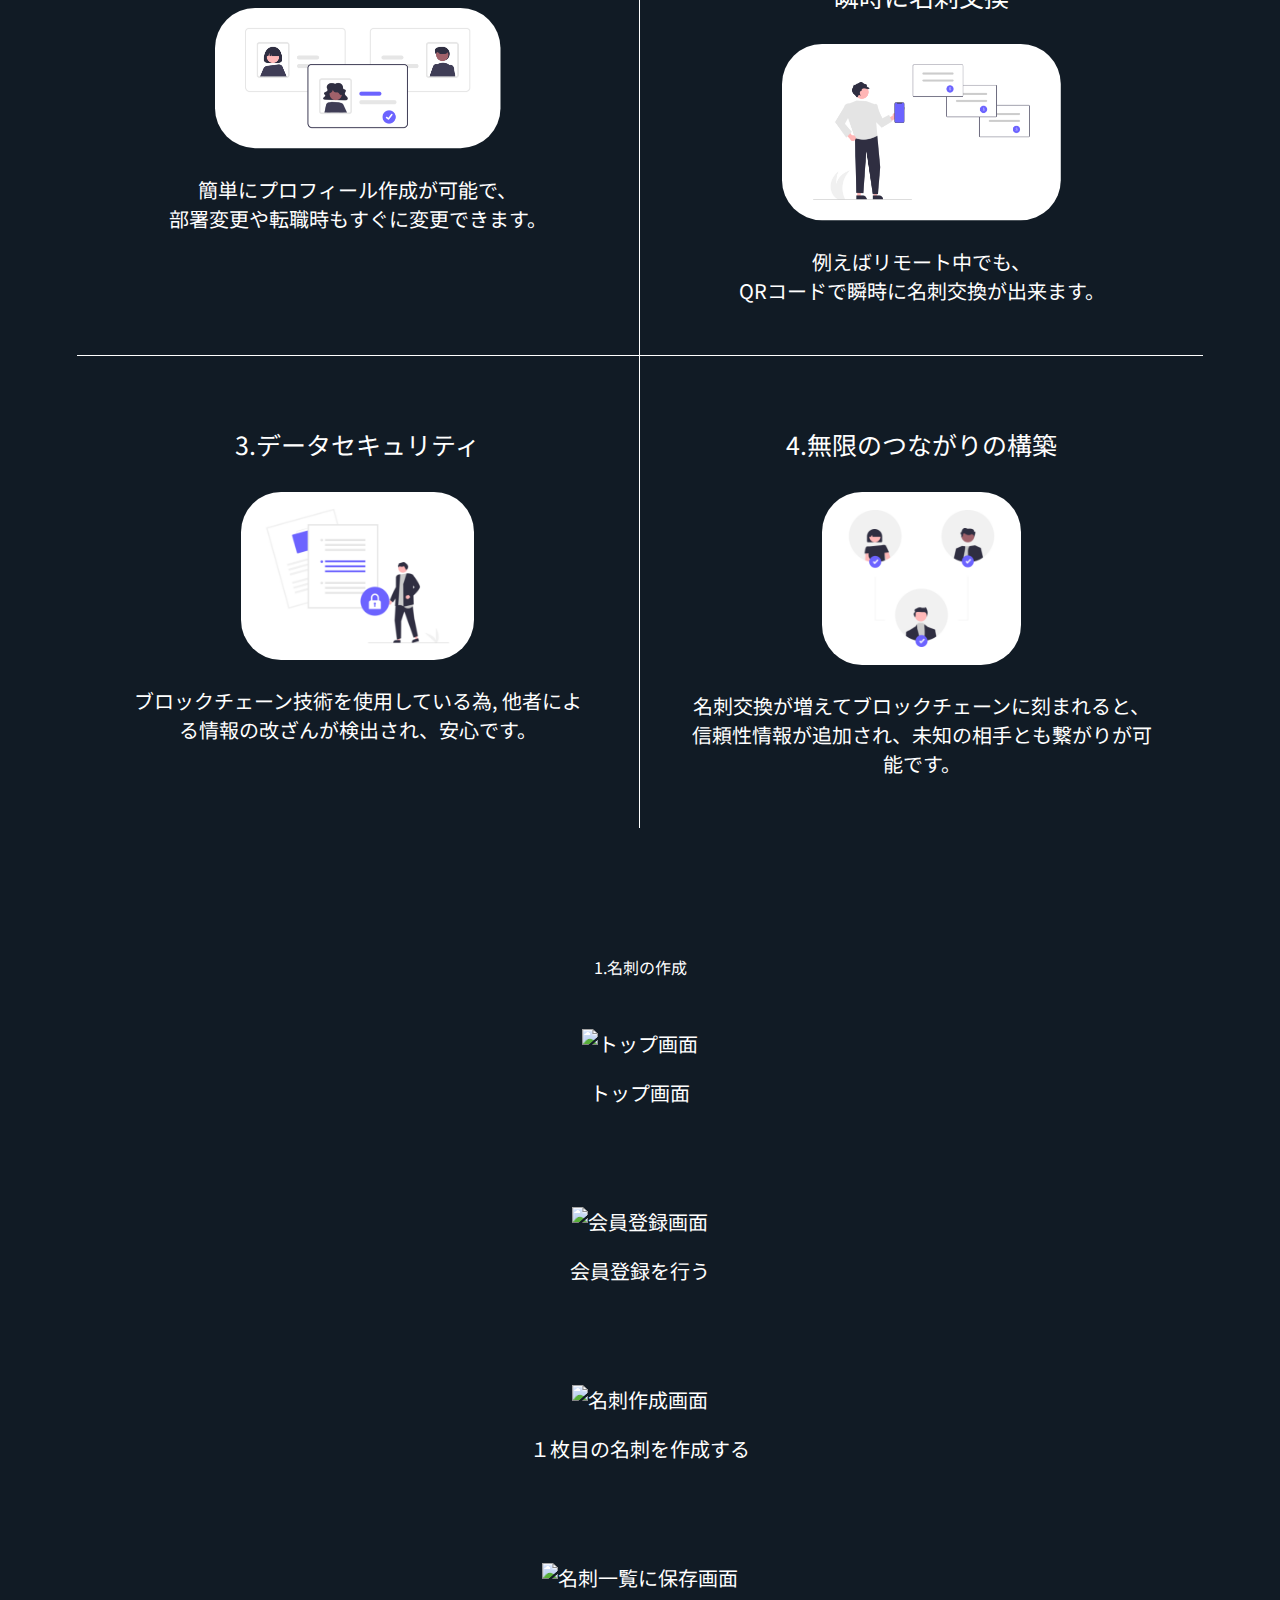
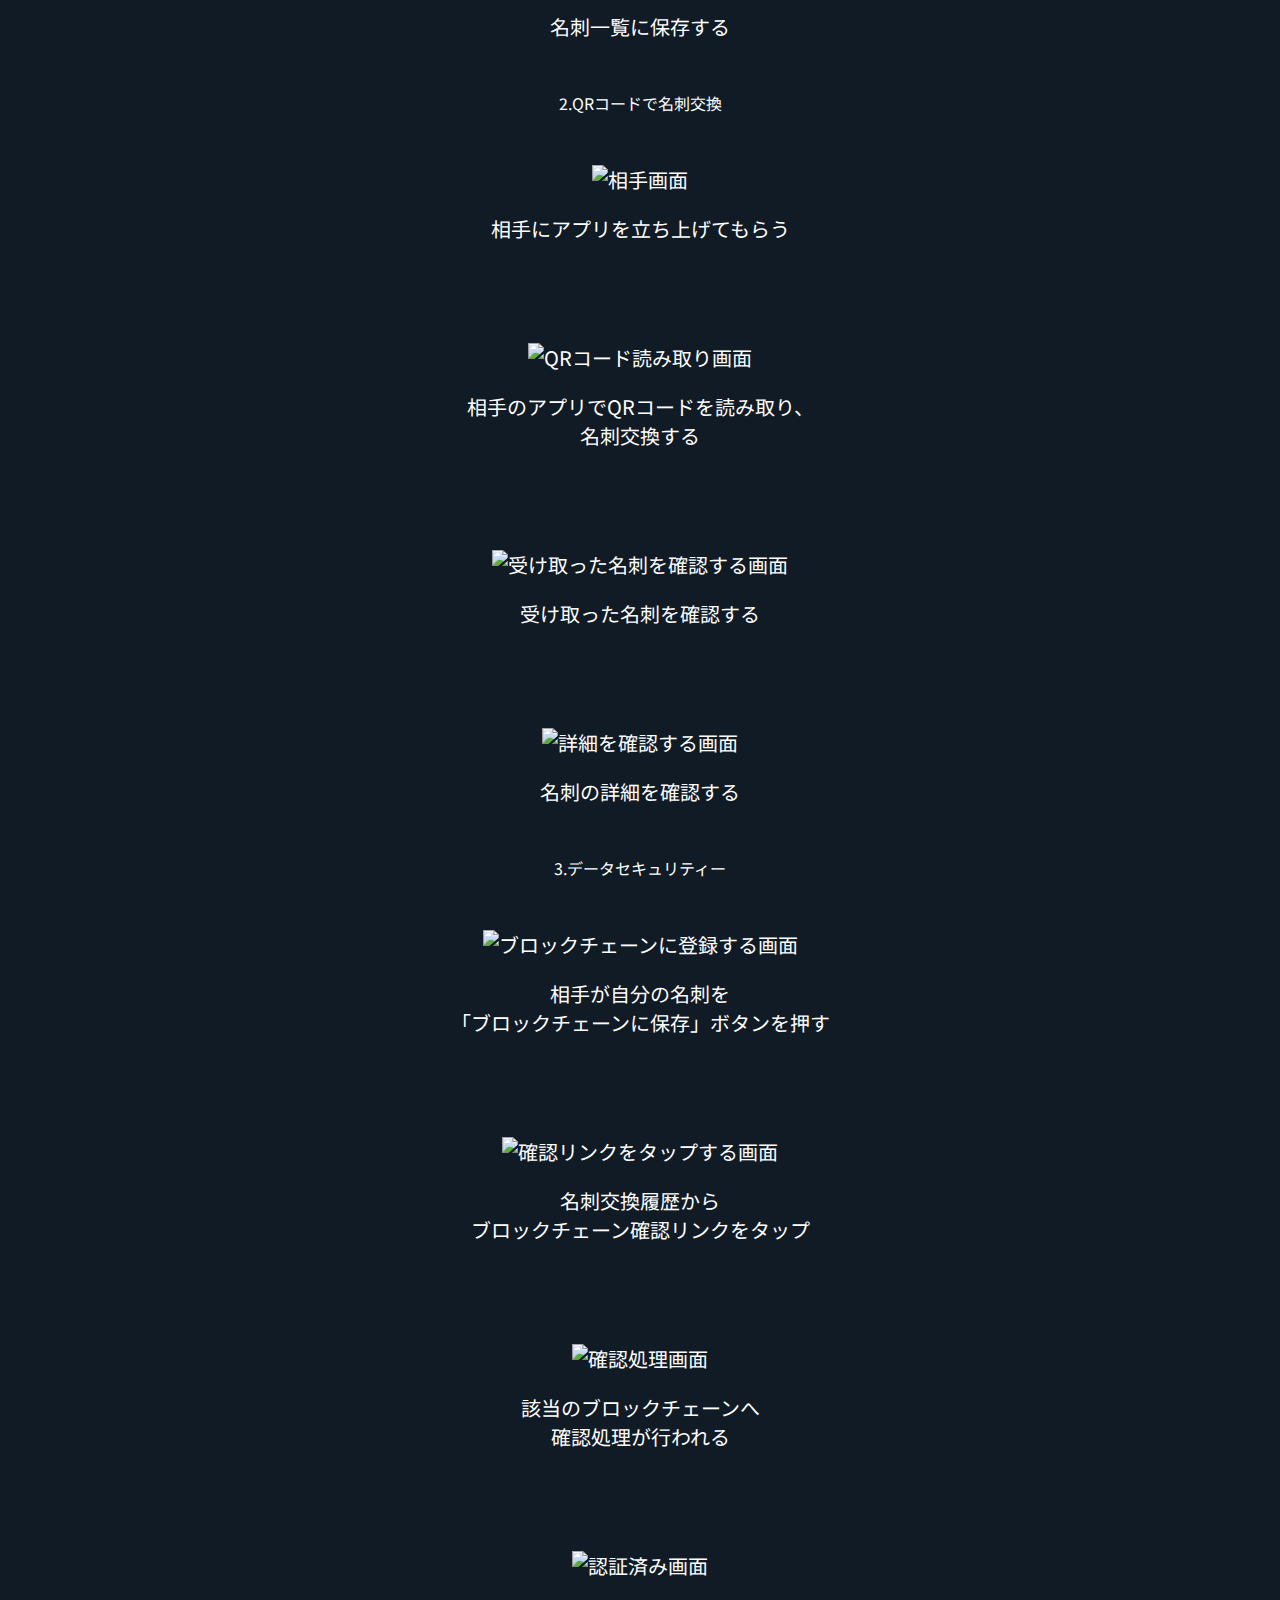
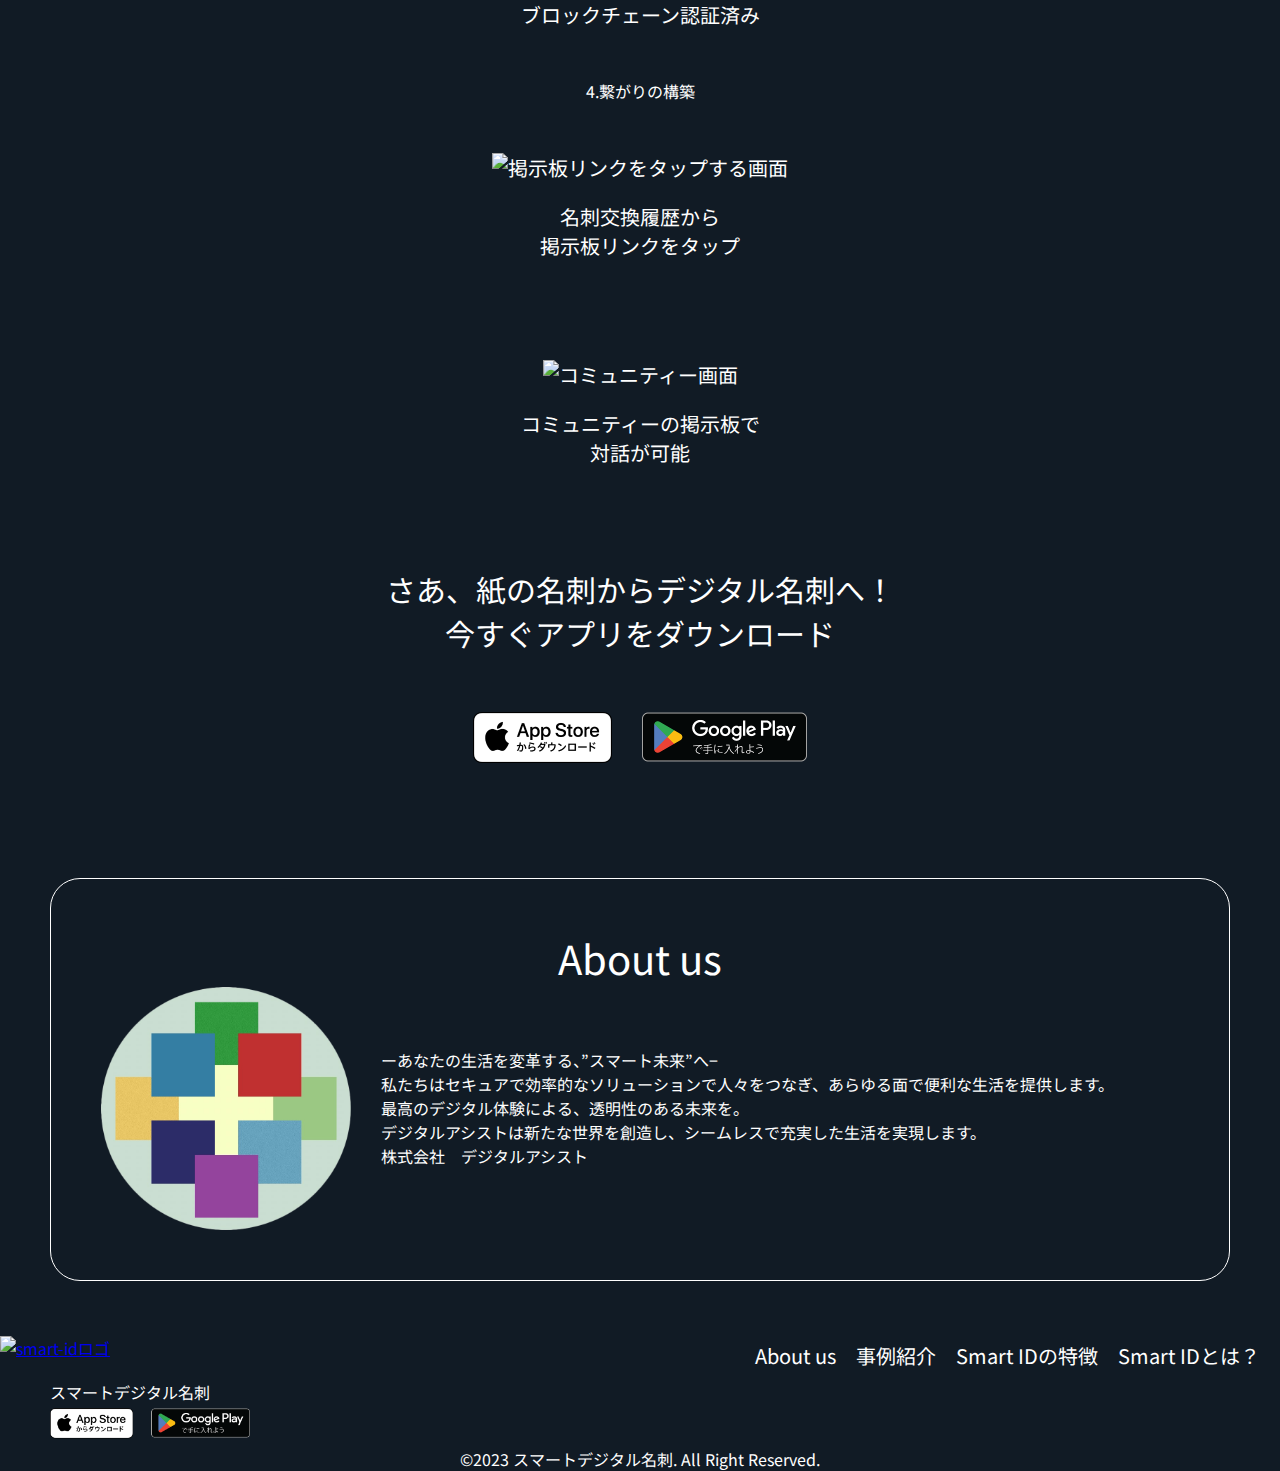
==== commit 17ad8510: "Update index.html" ====
--- a/index.html
+++ b/index.html
@@ -21,10 +21,13 @@
 	<!--nav-->
 		<nav>
 			<ul class="main-nav">
+				
+				
+				
+				<li><a href="#about_us">About us</a></li>
+				<li><a href="#">事例紹介</a></li>
+				<li><a href="#point">Smart IDの特徴</a></li>
 				<li><a href="#smart_id">Smart IDとは？</a></li>
-				<li><a href="#point">Smart IDの特徴</a></li>
-				<li><a href="#">事例紹介</a></li>
-				<li><a href="#about_us">About us</a></li>
             </ul>
 		</nav>
 		
@@ -58,7 +61,7 @@
 				<div id="smart_id">
 					<h1>Smart ID <span>デジタル名刺</span>とは？</h1>
 					<div class="contents">
-						<img class="smartphone" src="images/smartphone and hands@2x.png" alt="main-image">
+						<img class="smartphone" src="images/hands.png" alt="main-image">
 						<p class="description"> Smart ID デジタル名刺は、スマートフォンで簡単に名刺生成が可能なプラットフォームです。<br>
 					 強固なセキュリティであるブロックチェーン技術を活用し、信頼性のある無限の繋がりを構築する為、ビジネス拡大を加速させます。</p>		
 					</div>
@@ -74,13 +77,14 @@
 							<p>簡単にプロフィール作成が可能で、<br>部署変更や転職時もすぐに変更できます。</p>
 						</div>
 						<div class="item border-b">
-							<p class="title">2.QRコードで瞬時に名刺交換</p>
+							<p class="title">2.QRコードで<br>瞬時に名刺交換</p>
 							<img src="images/undraw_Mobile_payments_re_7udl.png" alt="data-security">
 							<p>例えばリモート中でも、<br>QRコードで瞬時に名刺交換が出来ます。</p>
 						</div><div class="item border-r">
 							<p class="title">3.データセキュリティ</p>
 							<img src="images/undraw_secure_files_re_6vdh.png" alt="data-security">
-						<p>ブロックチェーン技術を使用している為<br>他者による情報の改ざんが検出され、安心です。</p>
+						<p>ブロックチェーン技術を使用している為,
+							他者による情報の改ざんが検出され、安心です。</p>
 						</div><div class="item">
 							<p class="title">4.無限のつながりの構築</p>
 							<img src="images/undraw_Connected_re_lmq2.png" alt="data-security">
@@ -92,8 +96,95 @@
 				
 				</div>
 			<!--point-->
-		</div>
+			
+				</div>
+			<!--detail-->
+				
 </main>
+	
+	
+			<!--detail-->
+				<div class="detail_wrapper">
+					
+					<div class="detail">
+						<h1 class="h1" id="1">1.名刺の作成</h1>
+							<div class="meishi_sakusei">
+								 <div class="item">
+									<img src="images/main visual/smart id rogin.jpg" alt="トップ画面">
+									 <p>トップ画面</p>
+								 </div>
+								 <div class="item">
+									 <img src="images/main visual/1-2.jpg" alt="会員登録画面">
+									  <p>会員登録を行う</p>
+								 </div>
+								 <div class="item">
+									 <img src="images/main visual/1-3.jpg" alt="名刺作成画面">
+									  <p>１枚目の名刺を作成する</p>
+								 </div>
+								 <div class="item">
+									 <img src="images/main visual/1-4.jpg" alt="名刺一覧に保存画面">
+									  <p>名刺一覧に保存する</p>
+							 </div>
+						</div>
+					 </div>
+				     <div class="detail">
+						<h1 class="h1">2.QRコードで名刺交換</h1>
+							<div class="qrcode_meishikoukann">
+								<div class="item">
+									<img src="images/main visual/smart id rogin.jpg" alt="相手画面">
+									<p>相手にアプリを立ち上げてもらう</p>
+								</div>
+							 	<div class="item">
+									<img src="images/main visual/1-2.jpg" alt="QRコード読み取り画面">
+									<p>相手のアプリでQRコードを読み取り、<br>名刺交換する</p>
+								</div>
+							 	<div class="item">
+									<img src="images/main visual/1-3.jpg" alt="受け取った名刺を確認する画面">
+									<p>受け取った名刺を確認する</p>
+								</div>
+							 	<div class="item">
+									<img src="images/main visual/1-4.jpg" alt="詳細を確認する画面">
+									<p>名刺の詳細を確認する</p>
+								</div>
+						 	</div>
+						</div>
+					
+					<div class="detail">
+						<h1 class="h1">3.データセキュリティー</h1>
+							<div class="data_security">
+								<div class="item">
+									<img src="images/main visual/smart id rogin.jpg" alt="ブロックチェーンに登録する画面">
+									<p>相手が自分の名刺を<br>「ブロックチェーンに保存」ボタンを押す</p>
+								</div>
+								<div class="item">
+									<img src="images/main visual/1-2.jpg" alt="確認リンクをタップする画面">
+									<p>名刺交換履歴から<br>ブロックチェーン確認リンクをタップ</p>
+								</div>
+							 	<div class="item">
+									<img src="images/main visual/1-3.jpg" alt="確認処理画面">
+									<p>該当のブロックチェーンへ<br>確認処理が行われる</p>
+								</div>
+							 	<div class="item">
+									<img src="images/main visual/1-4.jpg" alt="認証済み画面">
+									<p>ブロックチェーン認証済み</p>
+								</div>
+						 </div>
+					</div>
+					
+					<div class="detail">
+						<h1 class="h1">4.繋がりの構築</h1>
+							<div class="tsunagari">
+								<div class="item">
+									 <img src="images/main visual/smart id rogin.jpg" alt="掲示板リンクをタップする画面">
+									<p>名刺交換履歴から<br>掲示板リンクをタップ</p>
+								</div>
+								<div class="item">
+									<img src="images/main visual/1-2.jpg" alt="コミュニティー画面">
+									<p>コミュニティーの掲示板で<br>対話が可能</p>
+								</div>
+							</div>
+					</div>
+		</div>	
 <!--main-contents-->		
 	
 <!--download2-->
@@ -120,10 +211,9 @@
 <!--footter-->
 	<footer>
 		<div class="footer">
-			<div>
 				<h1><a href="index.html"><img class="logo" src="images/aprication logo2.png" alt="smart-idロゴ"></a></h1>		
-			</div>
-				<ul class="main-nav">
+			<nav>
+			    <ul class="main-nav">
 					<li><a href="#smart_id">Smart IDとは？</a></li>
 					<li><a href="#point">Smart IDの特徴</a></li>
 					<li><a href="#">事例紹介</a></li>
@@ -131,7 +221,7 @@
 				</ul>
 			</nav>
 			</div>
-		</div>
+		
 		<div class="smartmeisi"><p>スマートデジタル名刺</p></div>
 		<div class="download_botan">
 			<img class="download_botan" src="images/download botan@2x.png" alt="download botan">
@@ -141,5 +231,6 @@
 		</p>
 	</footer>
 <!--fo0tter-->
+					
 </body>
 </html>
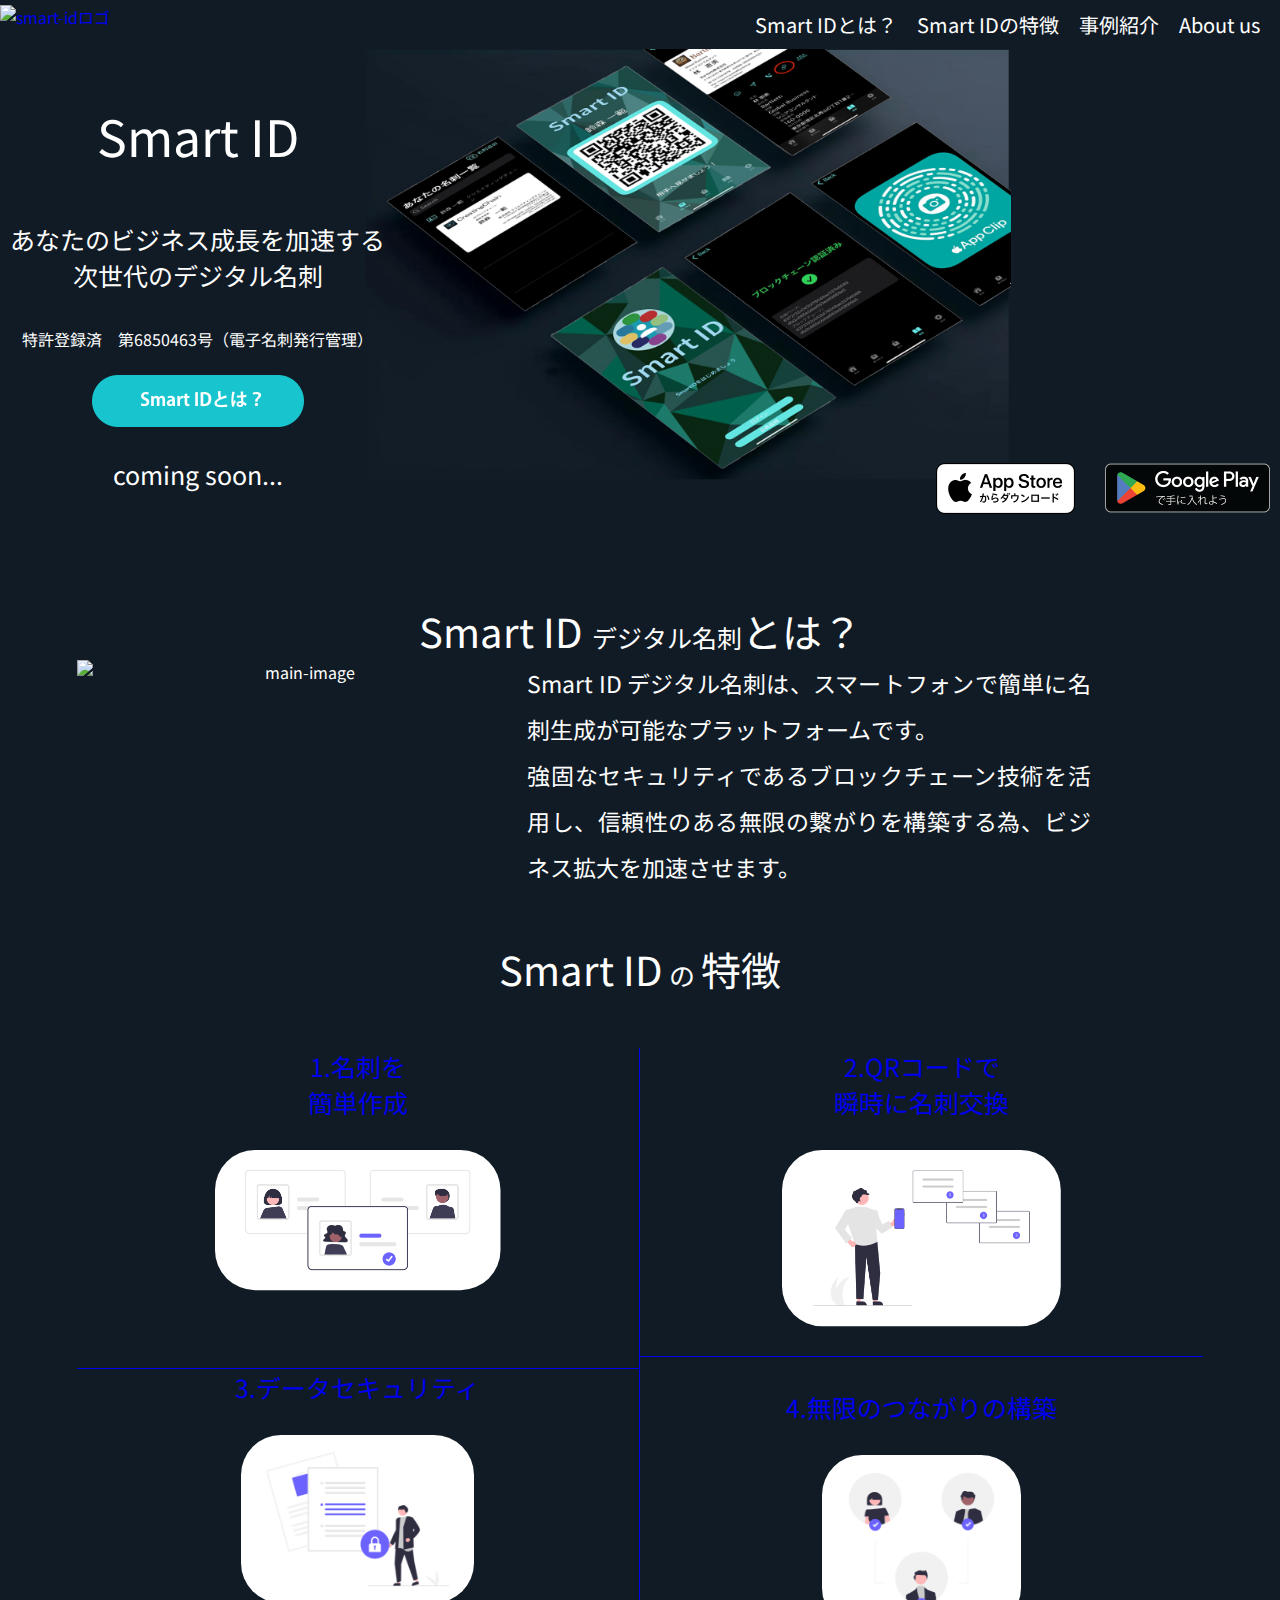
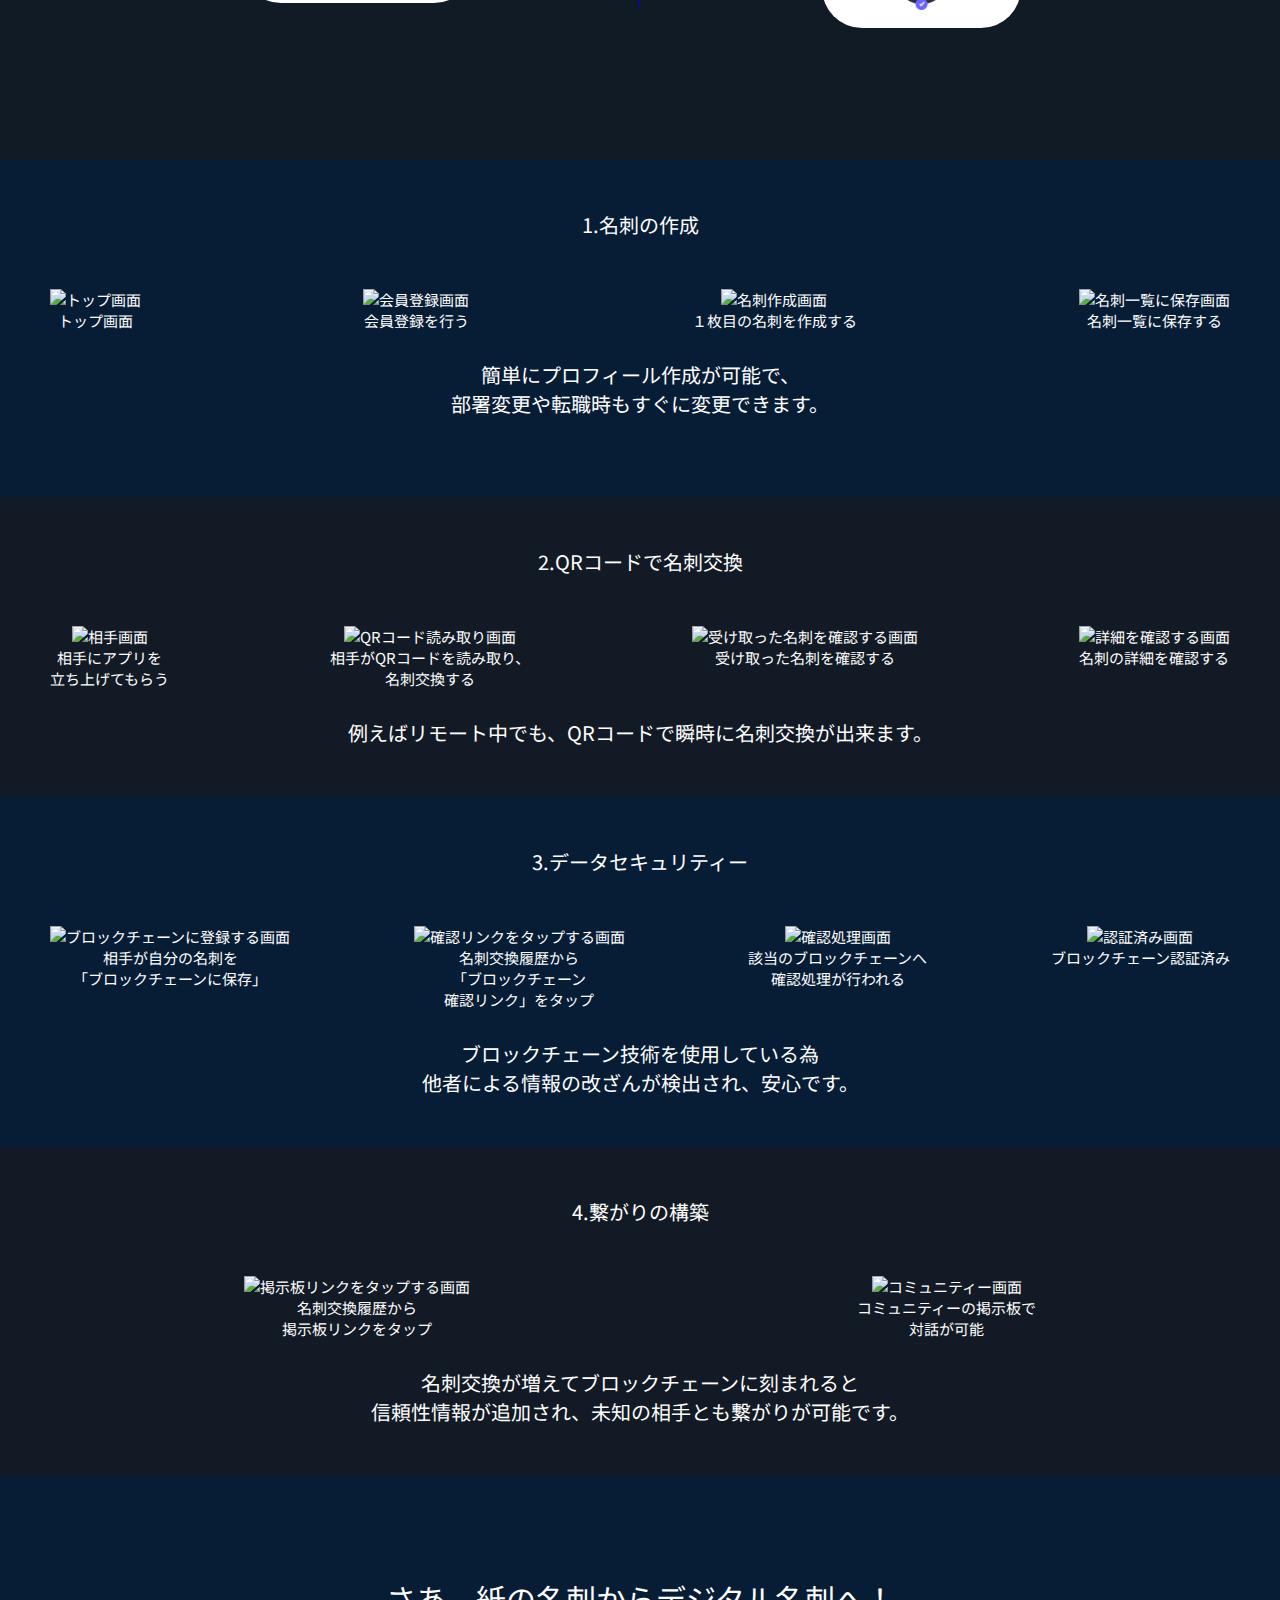
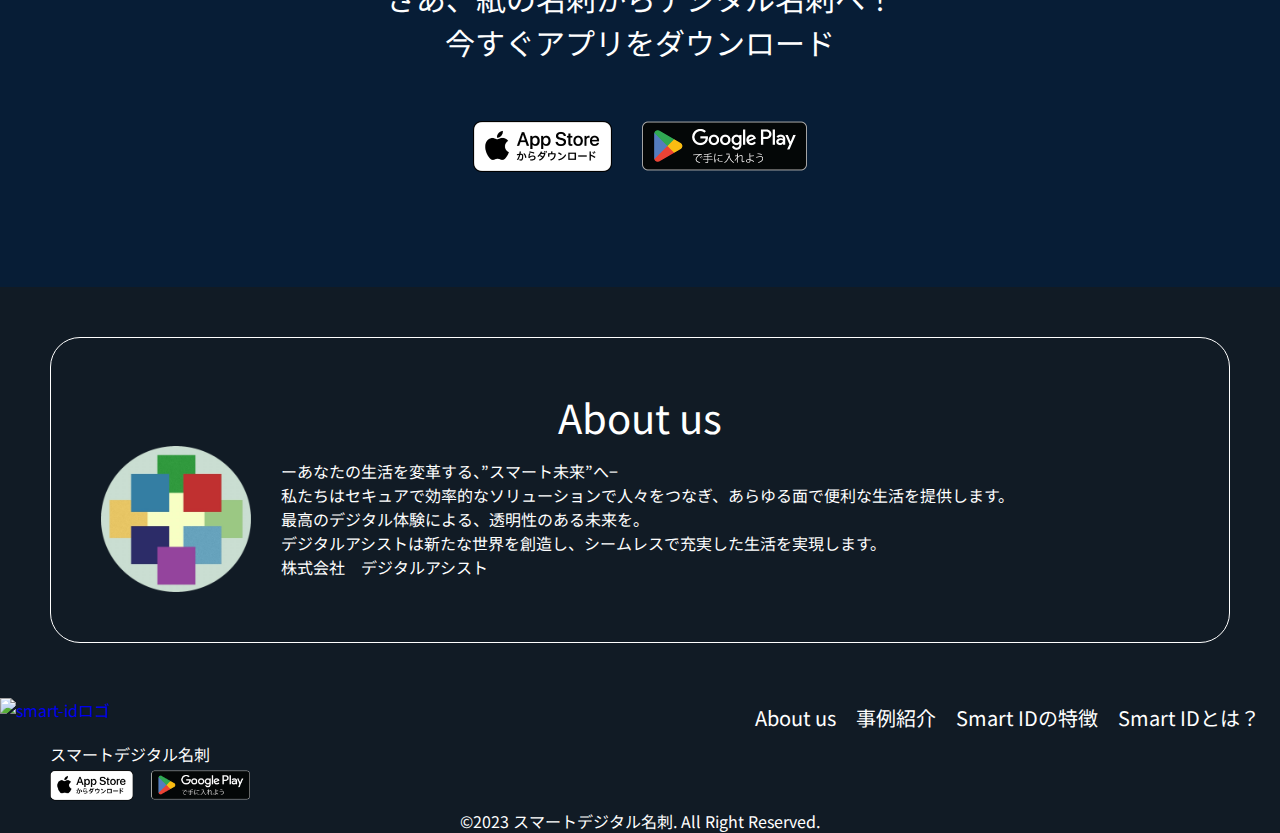
==== commit 320c1d17: "背景色変更で仕切りを作成" ====
--- a/index.html
+++ b/index.html
@@ -39,8 +39,10 @@
 	<div class="main_visual">
 		<div class="main_text">
 			<h1>Smart ID</h1>
+			
 			<p>あなたのビジネス成長を加速する
 			<br>次世代のデジタル名刺</p><br>
+			<h2>特許登録済　第6850463号（電子名刺発行管理）</h2><br>
 			<a href="#smart_id"><img class="btn" src="images/botan/botan@2x.png" alt="botan"></a>
 			<br>
 			<br>
@@ -67,29 +69,33 @@
 					</div>
 				</div>
 			<!--smart_id-->
+			
 			<!--point-->
 				<div id="point">
 					<h1 class="point-title">Smart ID<span> の </span>特徴</h1>
 					<div class="wrapper-grid">
-						<div class="item border-b border-r">
-							<p class="title">1.名刺を簡単作成</p>
+						<a href="#1"><div class="item border-b border-r">
+							<p class="title">1.名刺を<br>簡単作成</p>
 							<img src="images/undraw_Hire_re_gn5j.png" alt="meisi">
-							<p>簡単にプロフィール作成が可能で、<br>部署変更や転職時もすぐに変更できます。</p>
-						</div>
-						<div class="item border-b">
+							<br><br><br><br>
+							
+							</div></a>
+						<a href="#2"><div class="item border-b">
 							<p class="title">2.QRコードで<br>瞬時に名刺交換</p>
 							<img src="images/undraw_Mobile_payments_re_7udl.png" alt="data-security">
-							<p>例えばリモート中でも、<br>QRコードで瞬時に名刺交換が出来ます。</p>
-						</div><div class="item border-r">
+							<br><br>
+						
+						</div></a>
+						<a href="#3"><div class="item border-r">
 							<p class="title">3.データセキュリティ</p>
 							<img src="images/undraw_secure_files_re_6vdh.png" alt="data-security">
-						<p>ブロックチェーン技術を使用している為,
-							他者による情報の改ざんが検出され、安心です。</p>
-						</div><div class="item">
+						
+						</div></a>
+						<a href="#4"><div class="item1">
 							<p class="title">4.無限のつながりの構築</p>
 							<img src="images/undraw_Connected_re_lmq2.png" alt="data-security">
-						<p>名刺交換が増えてブロックチェーンに刻まれると、信頼性情報が追加され、未知の相手とも繋がりが可能です。</p>
-						</div>
+				
+						</div></a>
 				
 					</div>
 					
@@ -108,81 +114,87 @@
 					
 					<div class="detail">
 						<h1 class="h1" id="1">1.名刺の作成</h1>
+						
 							<div class="meishi_sakusei">
 								 <div class="item">
-									<img src="images/main visual/smart id rogin.jpg" alt="トップ画面">
+									<img src="images/main_visual/smart id rogin.jpg" alt="トップ画面">
 									 <p>トップ画面</p>
 								 </div>
 								 <div class="item">
-									 <img src="images/main visual/1-2.jpg" alt="会員登録画面">
+									 <img src="images/main_visual/1-2.jpg" alt="会員登録画面">
 									  <p>会員登録を行う</p>
 								 </div>
 								 <div class="item">
-									 <img src="images/main visual/1-3.jpg" alt="名刺作成画面">
+									 <img src="images/main_visual/1-3.jpg" alt="名刺作成画面">
 									  <p>１枚目の名刺を作成する</p>
 								 </div>
 								 <div class="item">
-									 <img src="images/main visual/1-4.jpg" alt="名刺一覧に保存画面">
+									 <img src="images/main_visual/1-4.jpg" alt="名刺一覧に保存画面">
 									  <p>名刺一覧に保存する</p>
 							 </div>
-						</div>
+								
+						</div><br><h3>簡単にプロフィール作成が可能で、<br>部署変更や転職時もすぐに変更できます。</h3><br>
 					 </div>
-				     <div class="detail">
+				     <div class="detail2" id="2">
 						<h1 class="h1">2.QRコードで名刺交換</h1>
 							<div class="qrcode_meishikoukann">
 								<div class="item">
-									<img src="images/main visual/smart id rogin.jpg" alt="相手画面">
-									<p>相手にアプリを立ち上げてもらう</p>
-								</div>
-							 	<div class="item">
-									<img src="images/main visual/1-2.jpg" alt="QRコード読み取り画面">
-									<p>相手のアプリでQRコードを読み取り、<br>名刺交換する</p>
-								</div>
-							 	<div class="item">
-									<img src="images/main visual/1-3.jpg" alt="受け取った名刺を確認する画面">
+									<img src="images/main_visual/2-1.jpg" alt="相手画面">
+									<p>相手にアプリを<br>立ち上げてもらう</p>
+								</div>
+							 	<div class="item">
+									<img src="images/main_visual/2-2.jpg" alt="QRコード読み取り画面">
+									<p>相手がQRコードを読み取り、<br>名刺交換する</p>
+								</div>
+							 	<div class="item">
+									<img src="images/main_visual/2-3.jpg" alt="受け取った名刺を確認する画面">
 									<p>受け取った名刺を確認する</p>
 								</div>
 							 	<div class="item">
-									<img src="images/main visual/1-4.jpg" alt="詳細を確認する画面">
+									<img src="images/main_visual/2-4.jpg" alt="詳細を確認する画面">
 									<p>名刺の詳細を確認する</p>
 								</div>
 						 	</div>
+							<h3><br>例えばリモート中でも、QRコードで瞬時に名刺交換が出来ます。</h3>
 						</div>
 					
-					<div class="detail">
+					<div class="detail" id="3">
 						<h1 class="h1">3.データセキュリティー</h1>
+						
 							<div class="data_security">
 								<div class="item">
-									<img src="images/main visual/smart id rogin.jpg" alt="ブロックチェーンに登録する画面">
-									<p>相手が自分の名刺を<br>「ブロックチェーンに保存」ボタンを押す</p>
-								</div>
-								<div class="item">
-									<img src="images/main visual/1-2.jpg" alt="確認リンクをタップする画面">
-									<p>名刺交換履歴から<br>ブロックチェーン確認リンクをタップ</p>
-								</div>
-							 	<div class="item">
-									<img src="images/main visual/1-3.jpg" alt="確認処理画面">
+									<img src="images/main_visual/3-1.jpg" alt="ブロックチェーンに登録する画面">
+									<p>相手が自分の名刺を<br>「ブロックチェーンに保存」</p>
+								</div>
+								<div class="item">
+									<img src="images/main_visual/3-2.jpg" alt="確認リンクをタップする画面">
+									<p>名刺交換履歴から<br>「ブロックチェーン<br>確認リンク」をタップ</p>
+								</div>
+							 	<div class="item">
+									<img src="images/main_visual/3-3.jpg" alt="確認処理画面">
 									<p>該当のブロックチェーンへ<br>確認処理が行われる</p>
 								</div>
 							 	<div class="item">
-									<img src="images/main visual/1-4.jpg" alt="認証済み画面">
+									<img src="images/main_visual/3-4.jpg" alt="認証済み画面">
 									<p>ブロックチェーン認証済み</p>
 								</div>
-						 </div>
-					</div>
-					
-					<div class="detail">
+						 </div><h3><br>ブロックチェーン技術を使用している為<br>
+							他者による情報の改ざんが検出され、安心です。</h3>
+					</div>
+					
+					<div class="detail2" id="4">
 						<h1 class="h1">4.繋がりの構築</h1>
+								
 							<div class="tsunagari">
 								<div class="item">
-									 <img src="images/main visual/smart id rogin.jpg" alt="掲示板リンクをタップする画面">
+									 <img src="images/main_visual/3-1.jpg" alt="掲示板リンクをタップする画面">
 									<p>名刺交換履歴から<br>掲示板リンクをタップ</p>
 								</div>
 								<div class="item">
-									<img src="images/main visual/1-2.jpg" alt="コミュニティー画面">
+									<img src="images/main_visual/4-2.jpg" alt="コミュニティー画面">
 									<p>コミュニティーの掲示板で<br>対話が可能</p>
 								</div>
-							</div>
+							</div><br><h3>名刺交換が増えてブロックチェーンに刻まれると<br>信頼性情報が追加され、未知の相手とも繋がりが可能です。</h3>
 					</div>
 		</div>	
 <!--main-contents-->		
@@ -230,7 +242,7 @@
 			<small>&copy;2023 スマートデジタル名刺.  All Right Reserved.</small>
 		</p>
 	</footer>
-<!--fo0tter-->
+<!--footter-->
 					
 </body>
 </html>
--- a/css/style.css
+++ b/css/style.css
@@ -83,7 +83,7 @@
 	max-width: 1300px;
 	margin: 0 auto;
 }
-nav ul li a{
+.main-nav ul li a{
 	margin: 10px;
 	text-decoration: none;
 	color: #FFFFFF;
@@ -102,8 +102,7 @@
 /* main visual wrapper-----
    ------------------------------------------------------------*/
 .main_visual{
-	min-height: 100vh;
-	background-image: url("../images/main visual@2x.png");
+	background-image: url("../images/main visual1.png");
 	background-repeat:no-repeat;
 	background-size: contain;
 	width:100%;
@@ -112,16 +111,16 @@
 	
 }
 .main_text{
-	padding: 0 50px;
+	padding: 0 10px;
 }
 .main_text h1{
 	font-size: 50px;
-	padding: 100px 0 50px 0;
+	padding: 50px 0 50px 0;
 }
 
 .main_visual p{
 		font-size: 25px;
-	padding-bottom: 50px;
+	padding-bottom: 10px;
 }
 .btn{
 	width: 212px;
@@ -183,15 +182,18 @@
 	grid-template-columns: 1fr 1fr;
 	
 }
-.item{
+.wrapper-grid item{
 	font-size: 20px;
 	padding: 50px;
+}
+.wrapper-grid a{
+	text-decoration: none;
 }
 .title{
 	font-size: 25px;
 	padding-bottom: 30px;
 }
-.item p{
+.item1 p{
 	padding-top: 20px;
 }
 .border-b{
@@ -204,11 +206,65 @@
 .container{
 	padding-bottom: 50px;
 }
+a{
+		text-decoration: none;
+}
+.title{
+	text-decoration:none;
+}
+/* detail-----
+--------------------------------------------------------------------------*/
+.detail{
+	padding: 50px;
+	font-size: 20px;
+	background-color: #071D36;
+}
+.detail2{
+	padding: 50px;
+	font-size: 20px;
+	background-color:#121B25;
+}
+div #2{
+	background-color:#218E7C;
+}
+.detail img{
+	width: 180px;
+}
+.detail2 img{
+	width: 180px;
+}
+.meishi_sakusei{
+	display: flex;
+	justify-content: space-between;
+	font-size: 15px;
+	
+}
+.qrcode_meishikoukann{
+	display: flex;
+	justify-content: space-between;
+	font-size: 15px;
+}
+.data_security{
+	display: flex;
+	justify-content: space-between;
+	font-size: 15px;
+}
+.tsunagari{
+	display: flex;
+	justify-content: space-around;
+	font-size: 15px;
+}
+
+.h1{
+	margin-bottom: 50px;
+}
+
 /* download2-----
 --------------------------------------------------------------------------*/
 .download2{
 	font-size: 30px;
-	padding: 50px;
+	padding:100px;
+	background-color:#071D36;
 }
 .download2 img{
 	padding-top: 50px;
@@ -231,8 +287,8 @@
 	align-items: center;
 }
 #about_us img{ 
-	width: 250px;   
-	margin-right: 30px;
+	width: 150px;   
+	margin-right: 30px;   
 }
 #about-us p{
 	padding: 10px;
@@ -251,4 +307,9 @@
 .download_botan{
 	width: 200px;
 	margin-left: 25px;
+}
+nav ul li a{
+	margin: 10px;
+	text-decoration: none;
+	color: #FFFFFF;
 }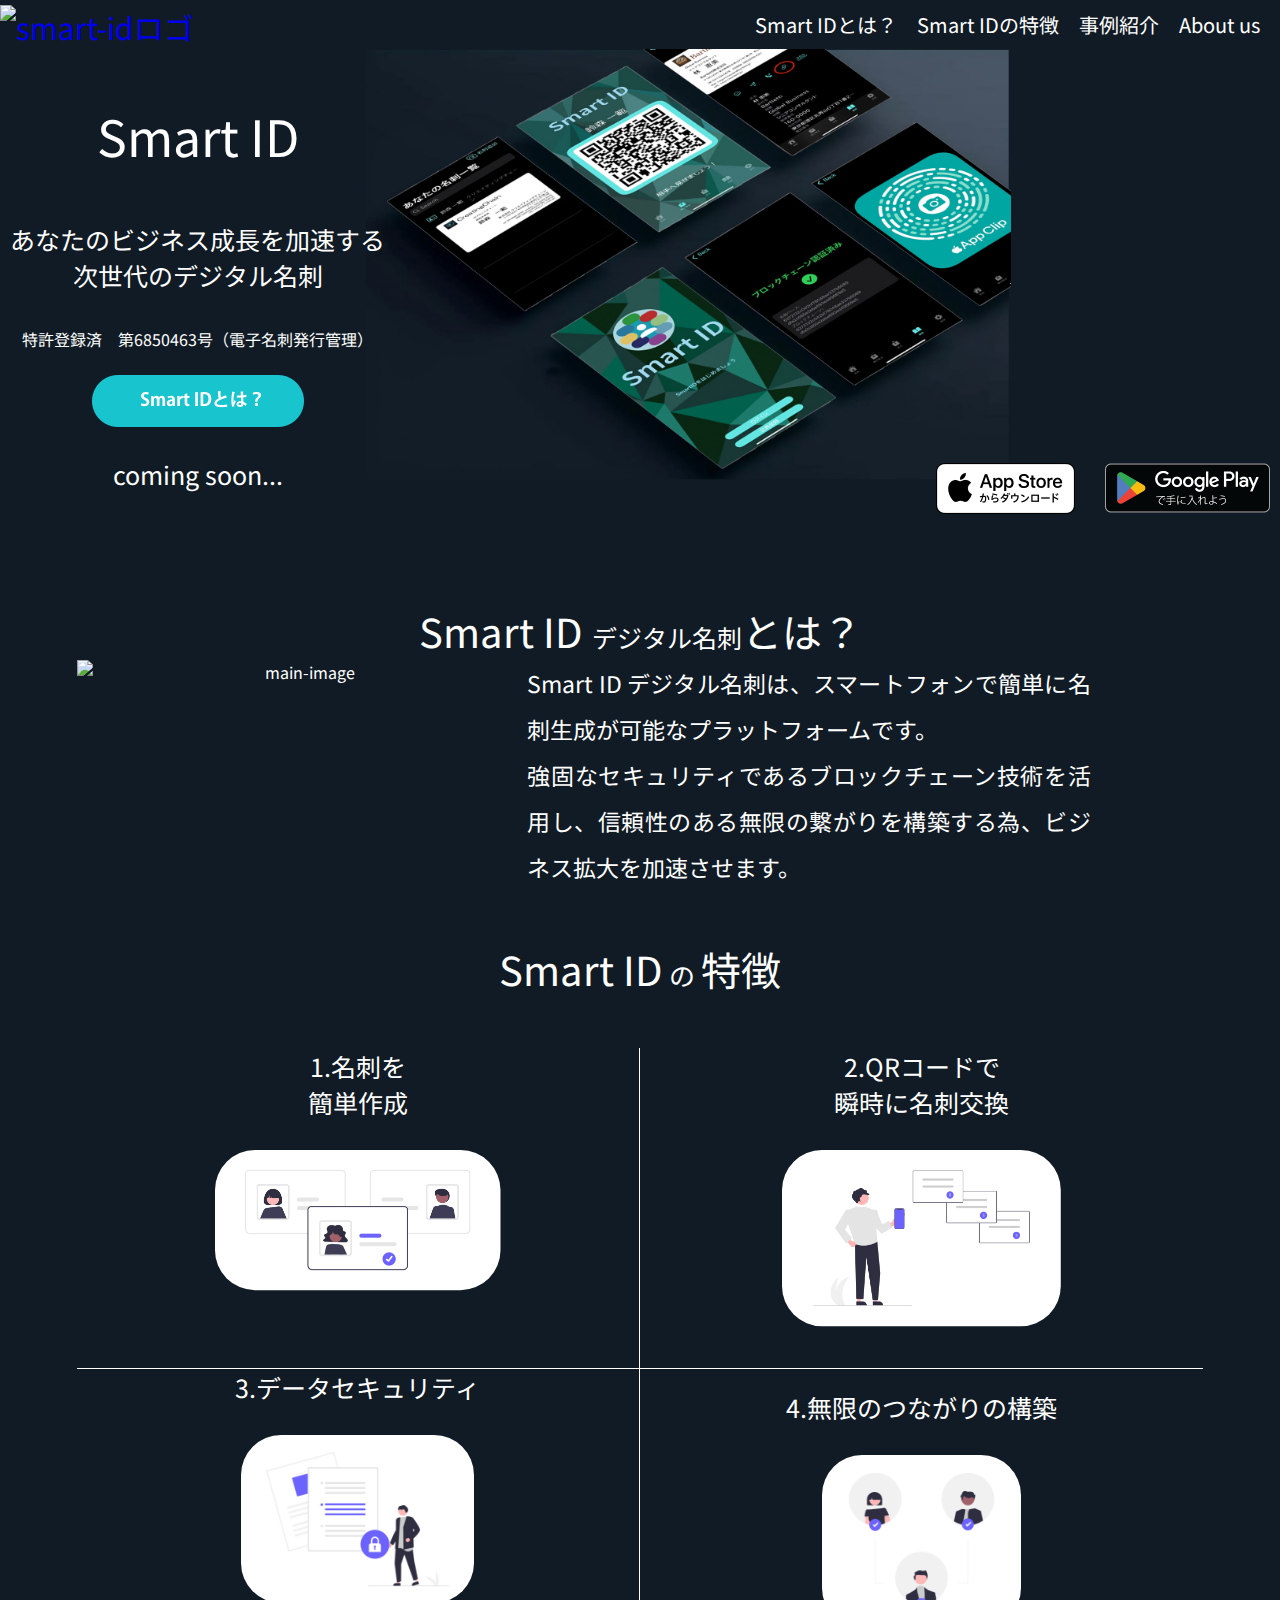
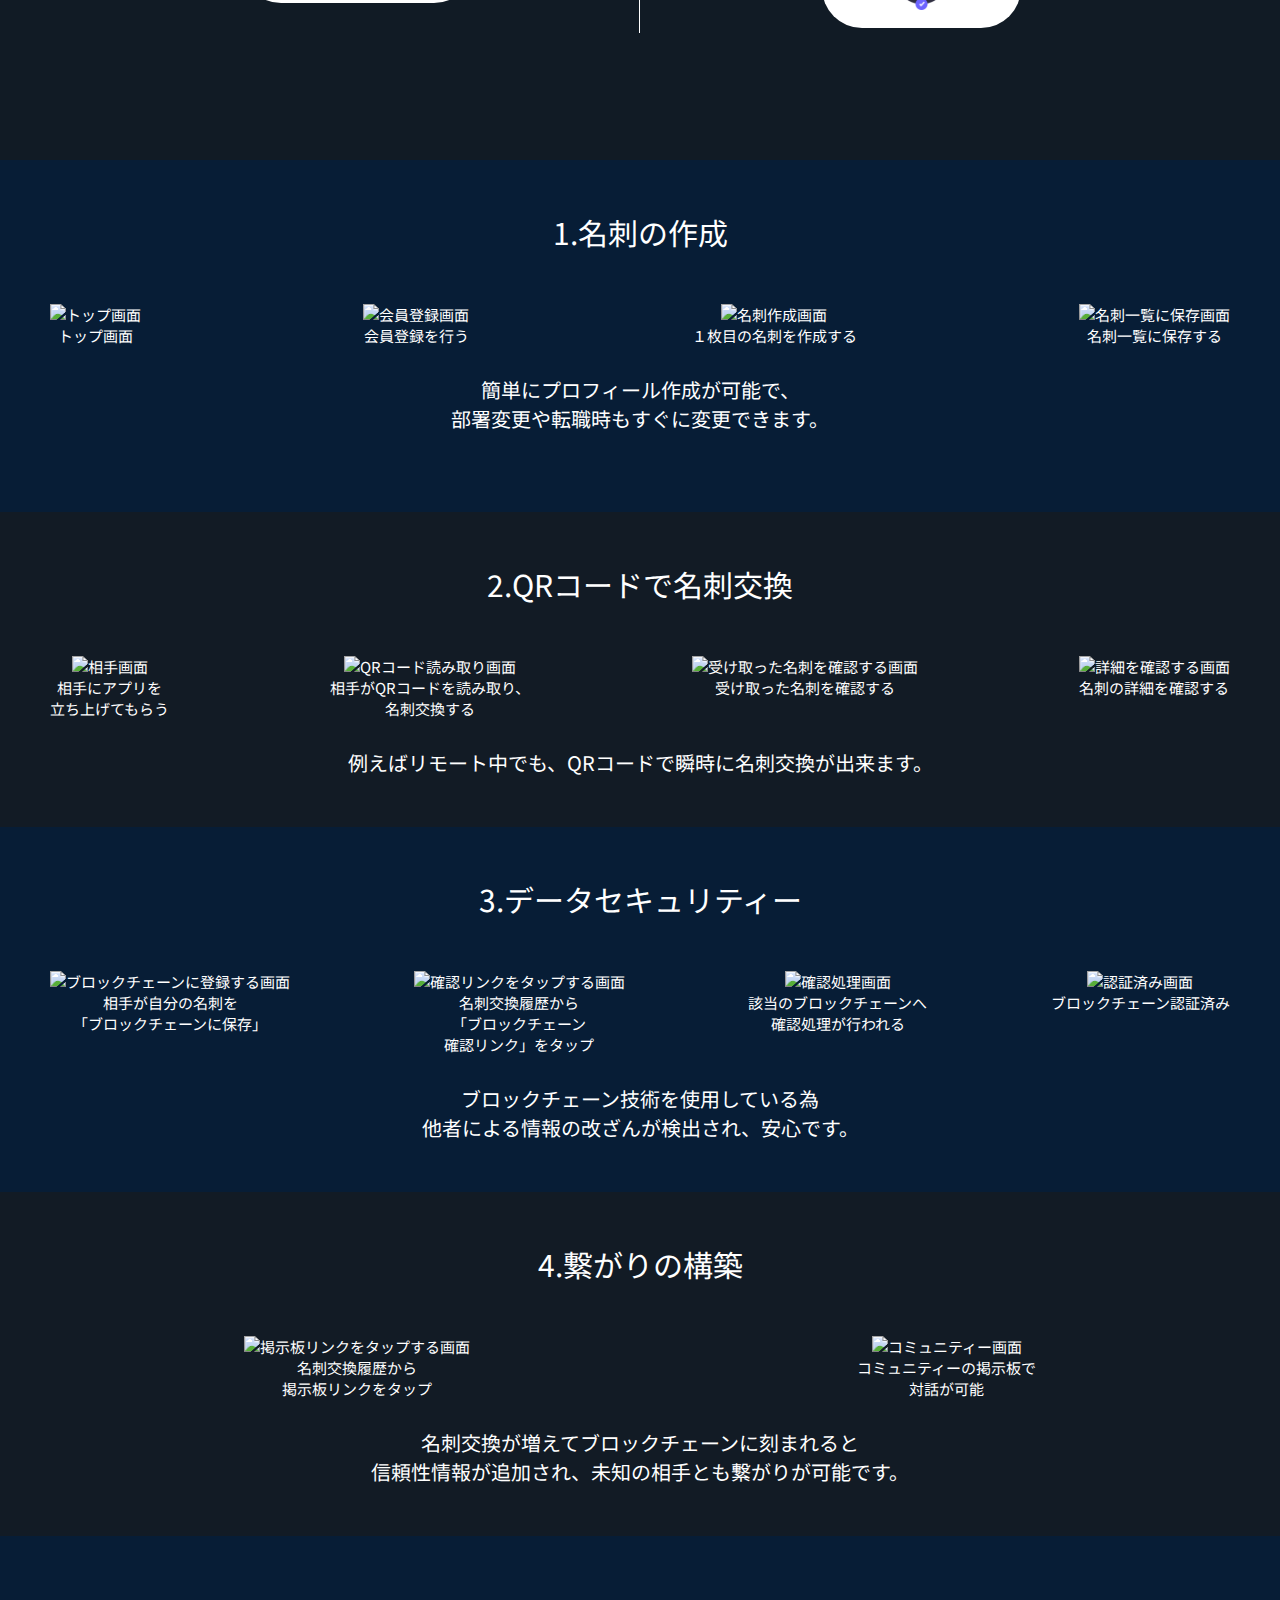
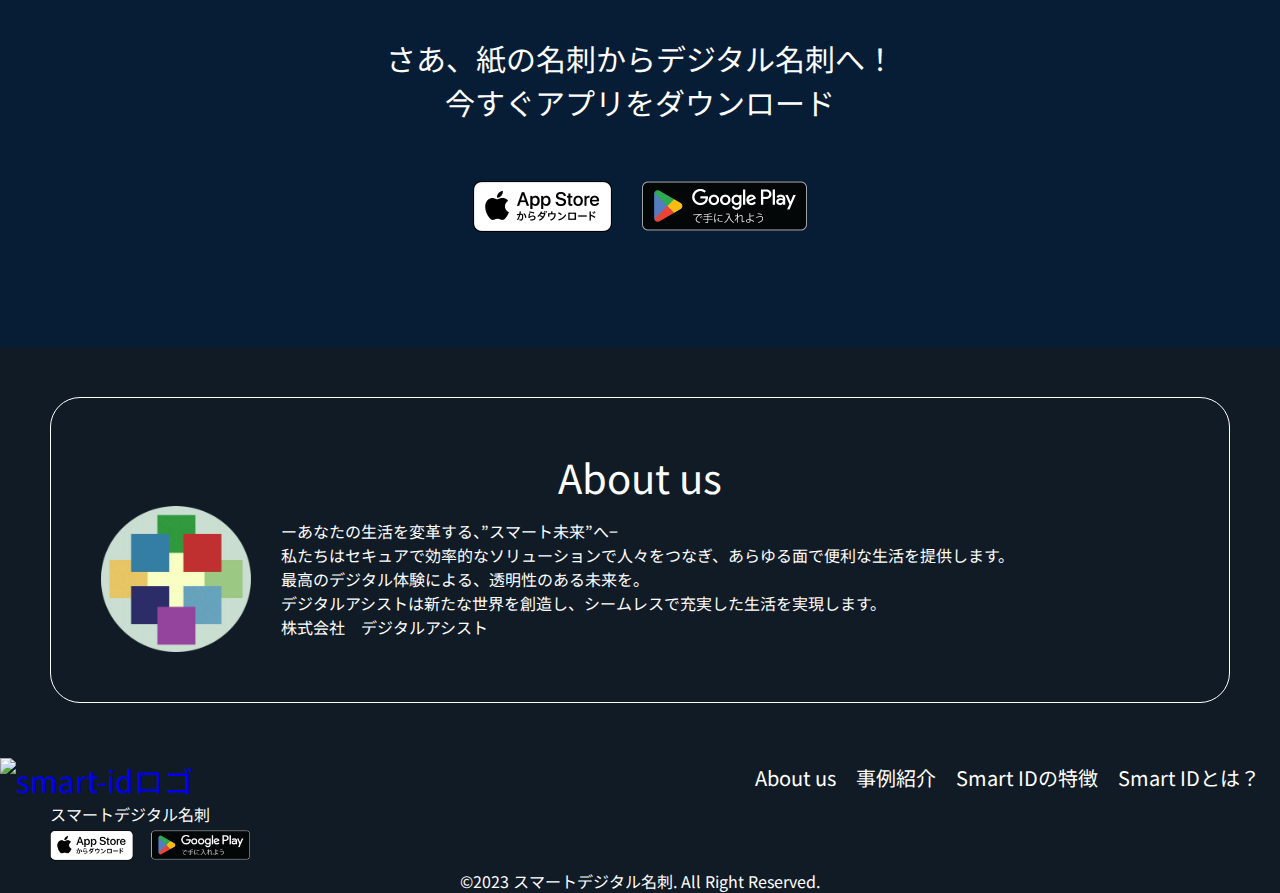
==== commit 9ac9c038: "アンカーリンク削除" ====
--- a/index.html
+++ b/index.html
@@ -74,28 +74,28 @@
 				<div id="point">
 					<h1 class="point-title">Smart ID<span> の </span>特徴</h1>
 					<div class="wrapper-grid">
-						<a href="#1"><div class="item border-b border-r">
+						<div class="item border-b border-r">
 							<p class="title">1.名刺を<br>簡単作成</p>
 							<img src="images/undraw_Hire_re_gn5j.png" alt="meisi">
 							<br><br><br><br>
 							
-							</div></a>
-						<a href="#2"><div class="item border-b">
+							</div>
+						<div class="item border-b">
 							<p class="title">2.QRコードで<br>瞬時に名刺交換</p>
 							<img src="images/undraw_Mobile_payments_re_7udl.png" alt="data-security">
 							<br><br>
 						
-						</div></a>
-						<a href="#3"><div class="item border-r">
+						</div>
+						<div class="item border-r">
 							<p class="title">3.データセキュリティ</p>
 							<img src="images/undraw_secure_files_re_6vdh.png" alt="data-security">
 						
-						</div></a>
-						<a href="#4"><div class="item1">
+						</div>
+						<div class="item1">
 							<p class="title">4.無限のつながりの構築</p>
 							<img src="images/undraw_Connected_re_lmq2.png" alt="data-security">
 				
-						</div></a>
+						</div>
 				
 					</div>
 					
--- a/css/style.css
+++ b/css/style.css
@@ -214,6 +214,9 @@
 }
 /* detail-----
 --------------------------------------------------------------------------*/
+h1{
+	font-size: 30px;
+}
 .detail{
 	padding: 50px;
 	font-size: 20px;
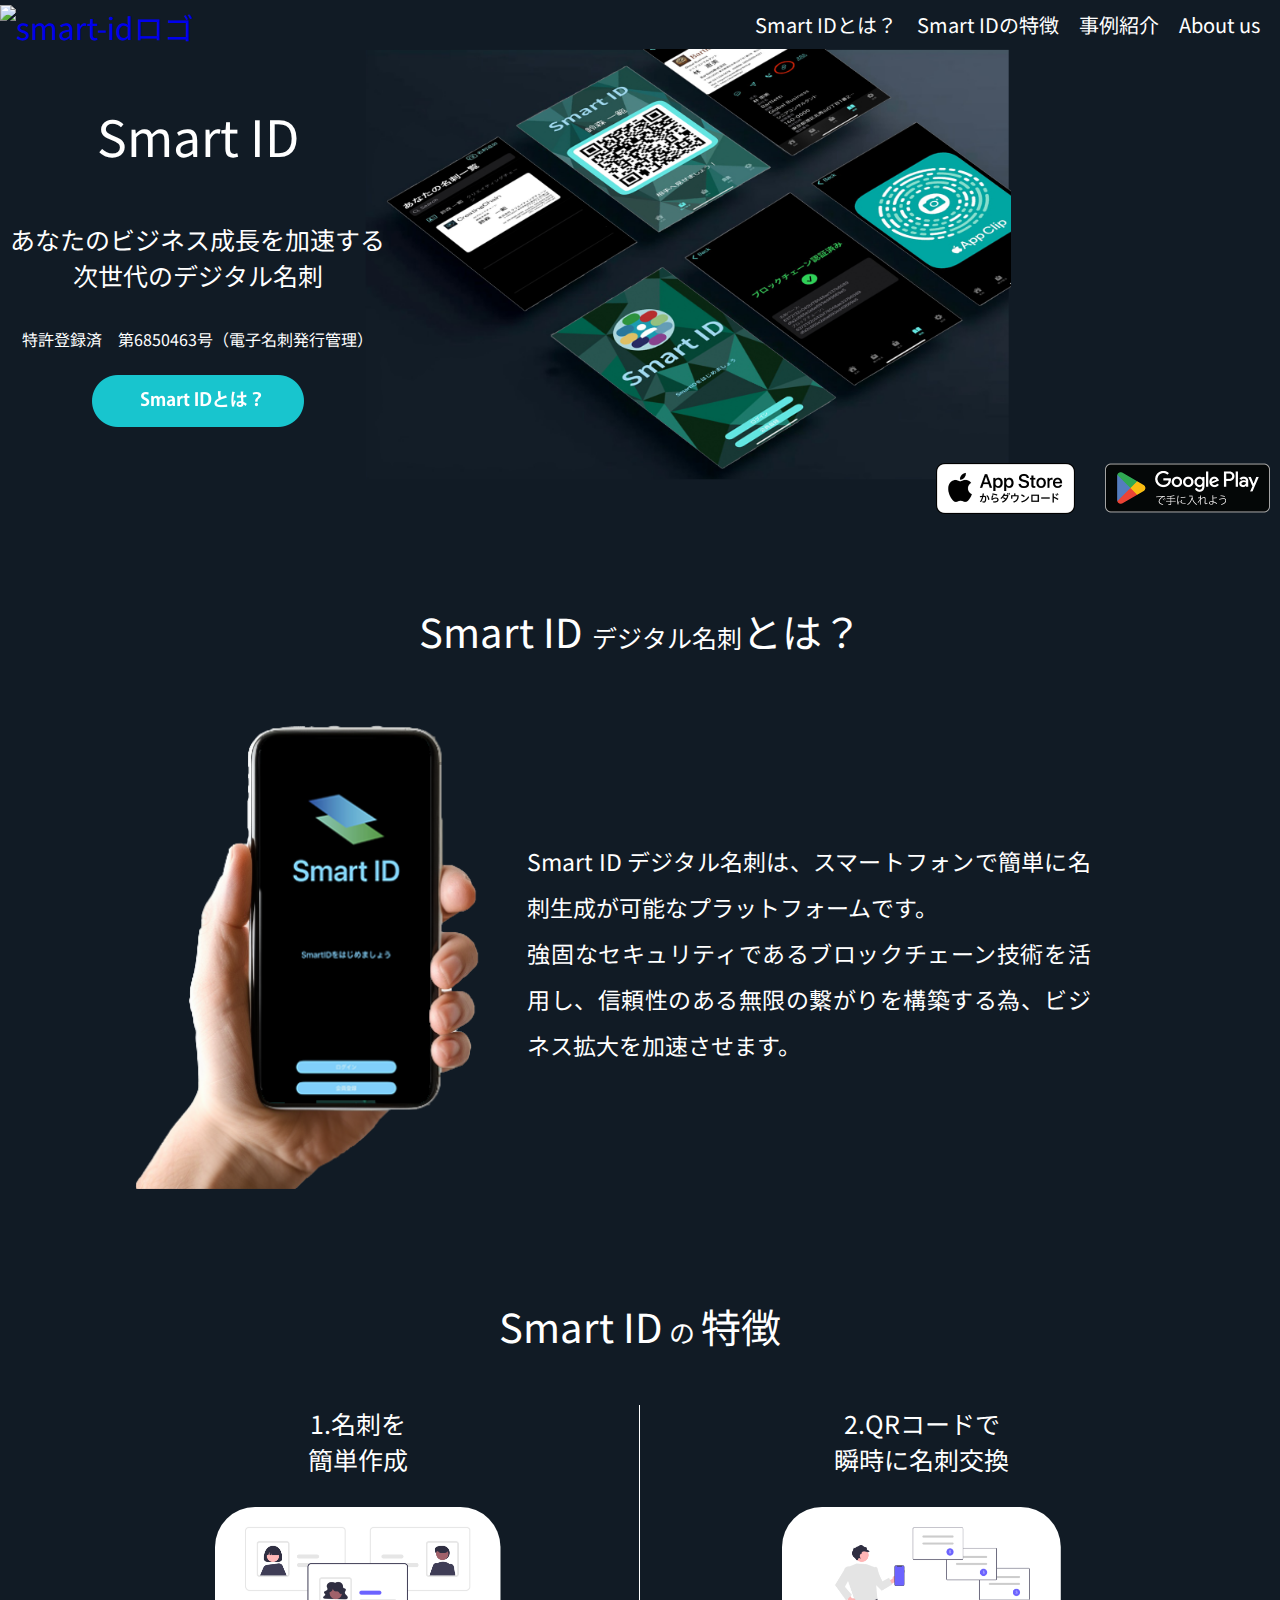
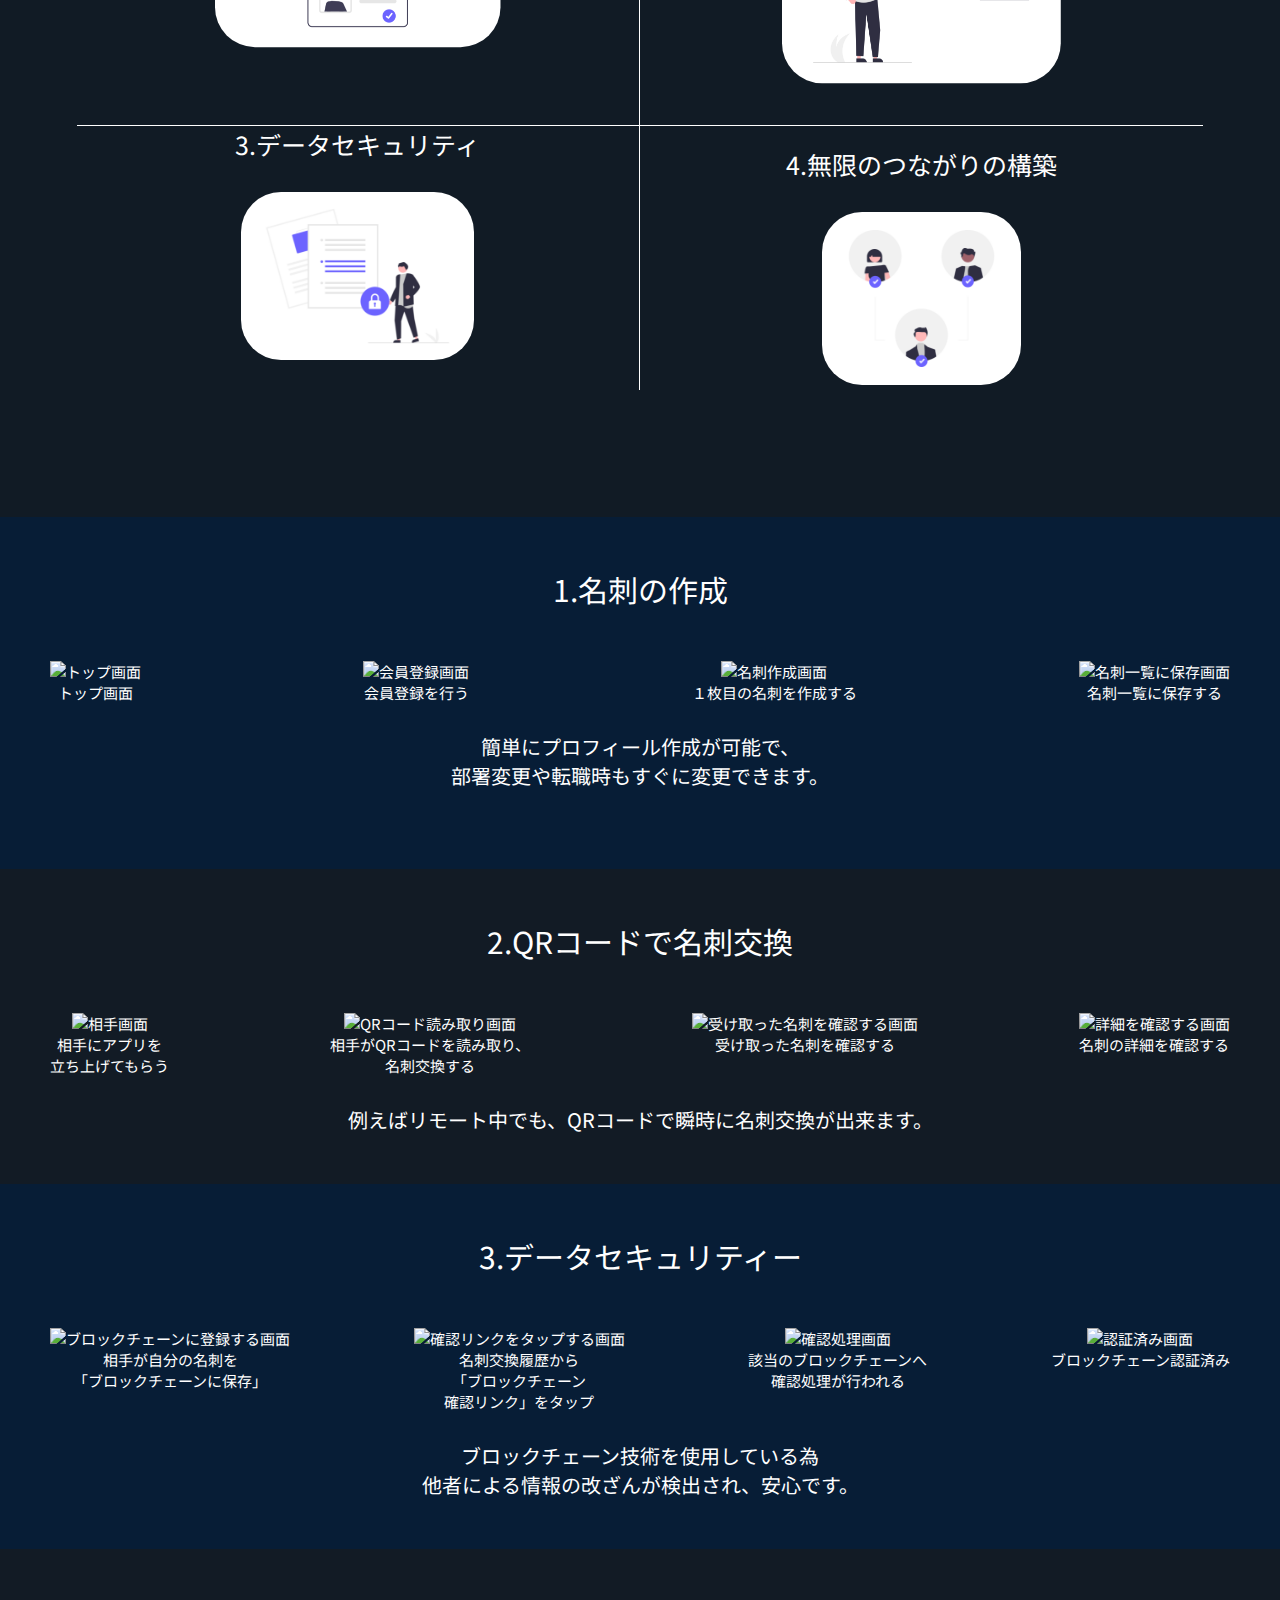
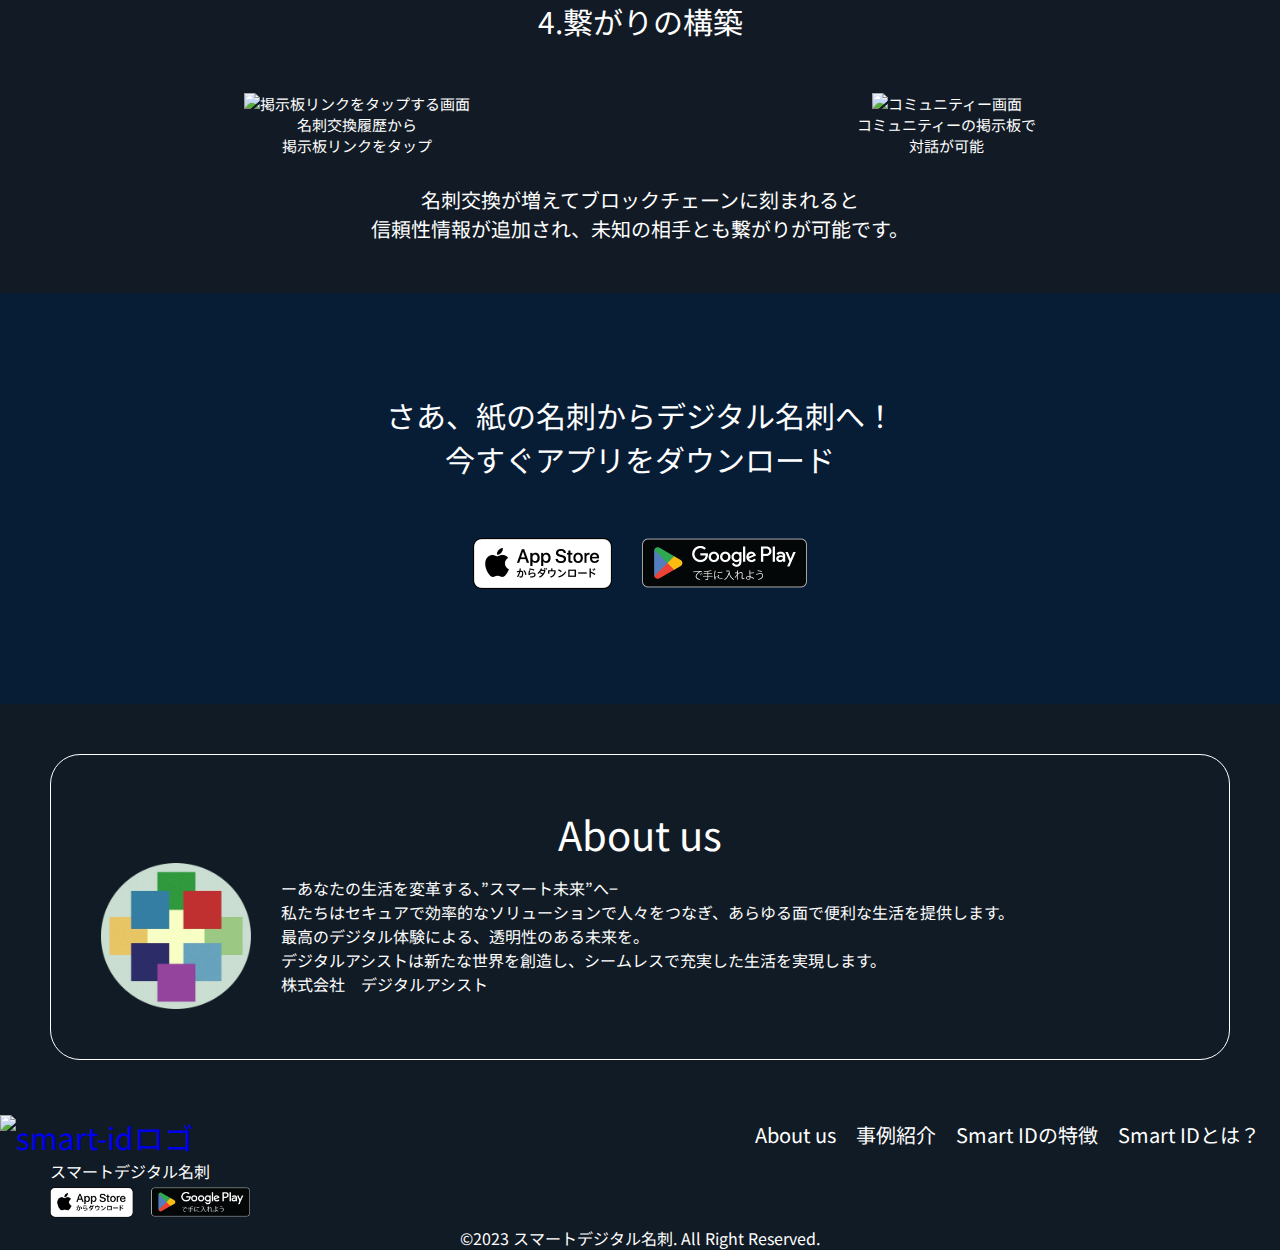
==== commit 633cb9a6: "画像変更" ====
--- a/index.html
+++ b/index.html
@@ -46,7 +46,7 @@
 			<a href="#smart_id"><img class="btn" src="images/botan/botan@2x.png" alt="botan"></a>
 			<br>
 			<br>
-			<p>coming soon...</p>
+		
 		</div>
 		
         <div>
@@ -63,7 +63,7 @@
 				<div id="smart_id">
 					<h1>Smart ID <span>デジタル名刺</span>とは？</h1>
 					<div class="contents">
-						<img class="smartphone" src="images/hands.png" alt="main-image">
+						<img class="smartphone" src="images/hands2.png" alt="main-image">
 						<p class="description"> Smart ID デジタル名刺は、スマートフォンで簡単に名刺生成が可能なプラットフォームです。<br>
 					 強固なセキュリティであるブロックチェーン技術を活用し、信頼性のある無限の繋がりを構築する為、ビジネス拡大を加速させます。</p>		
 					</div>
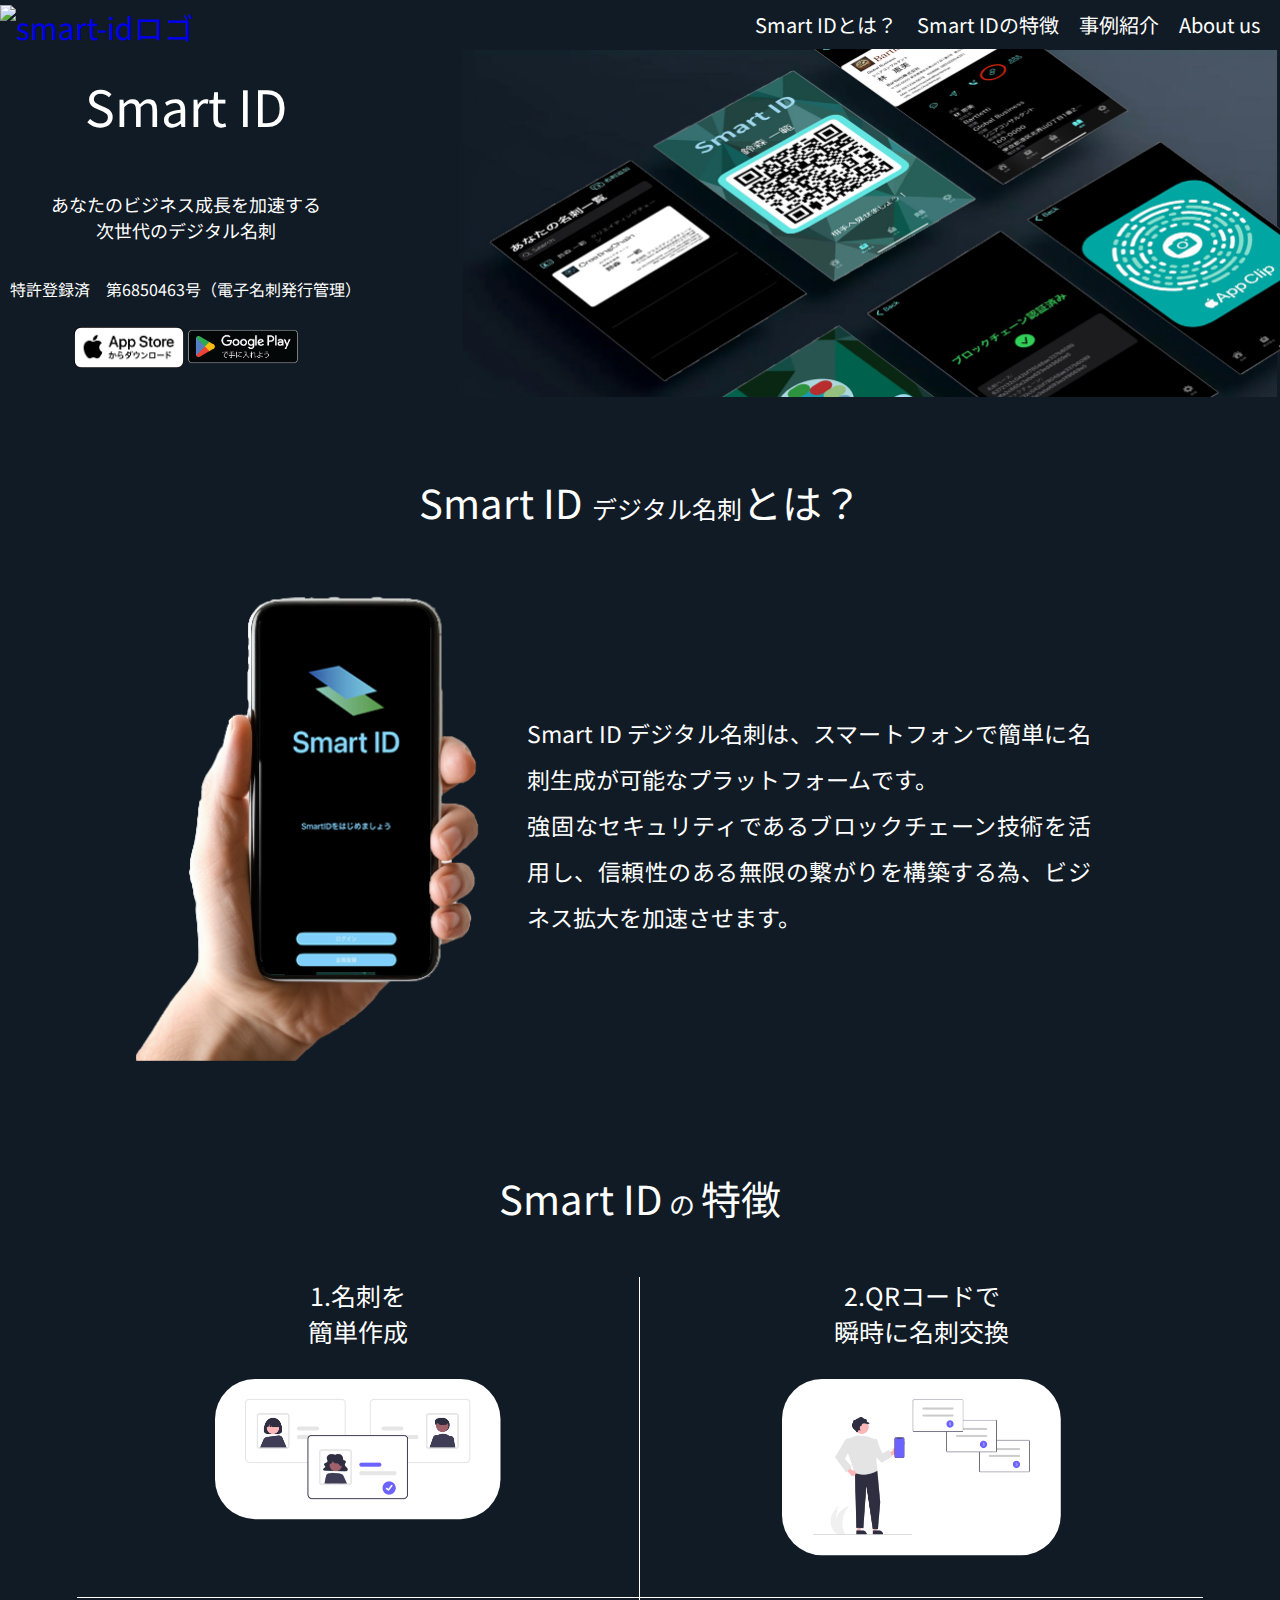
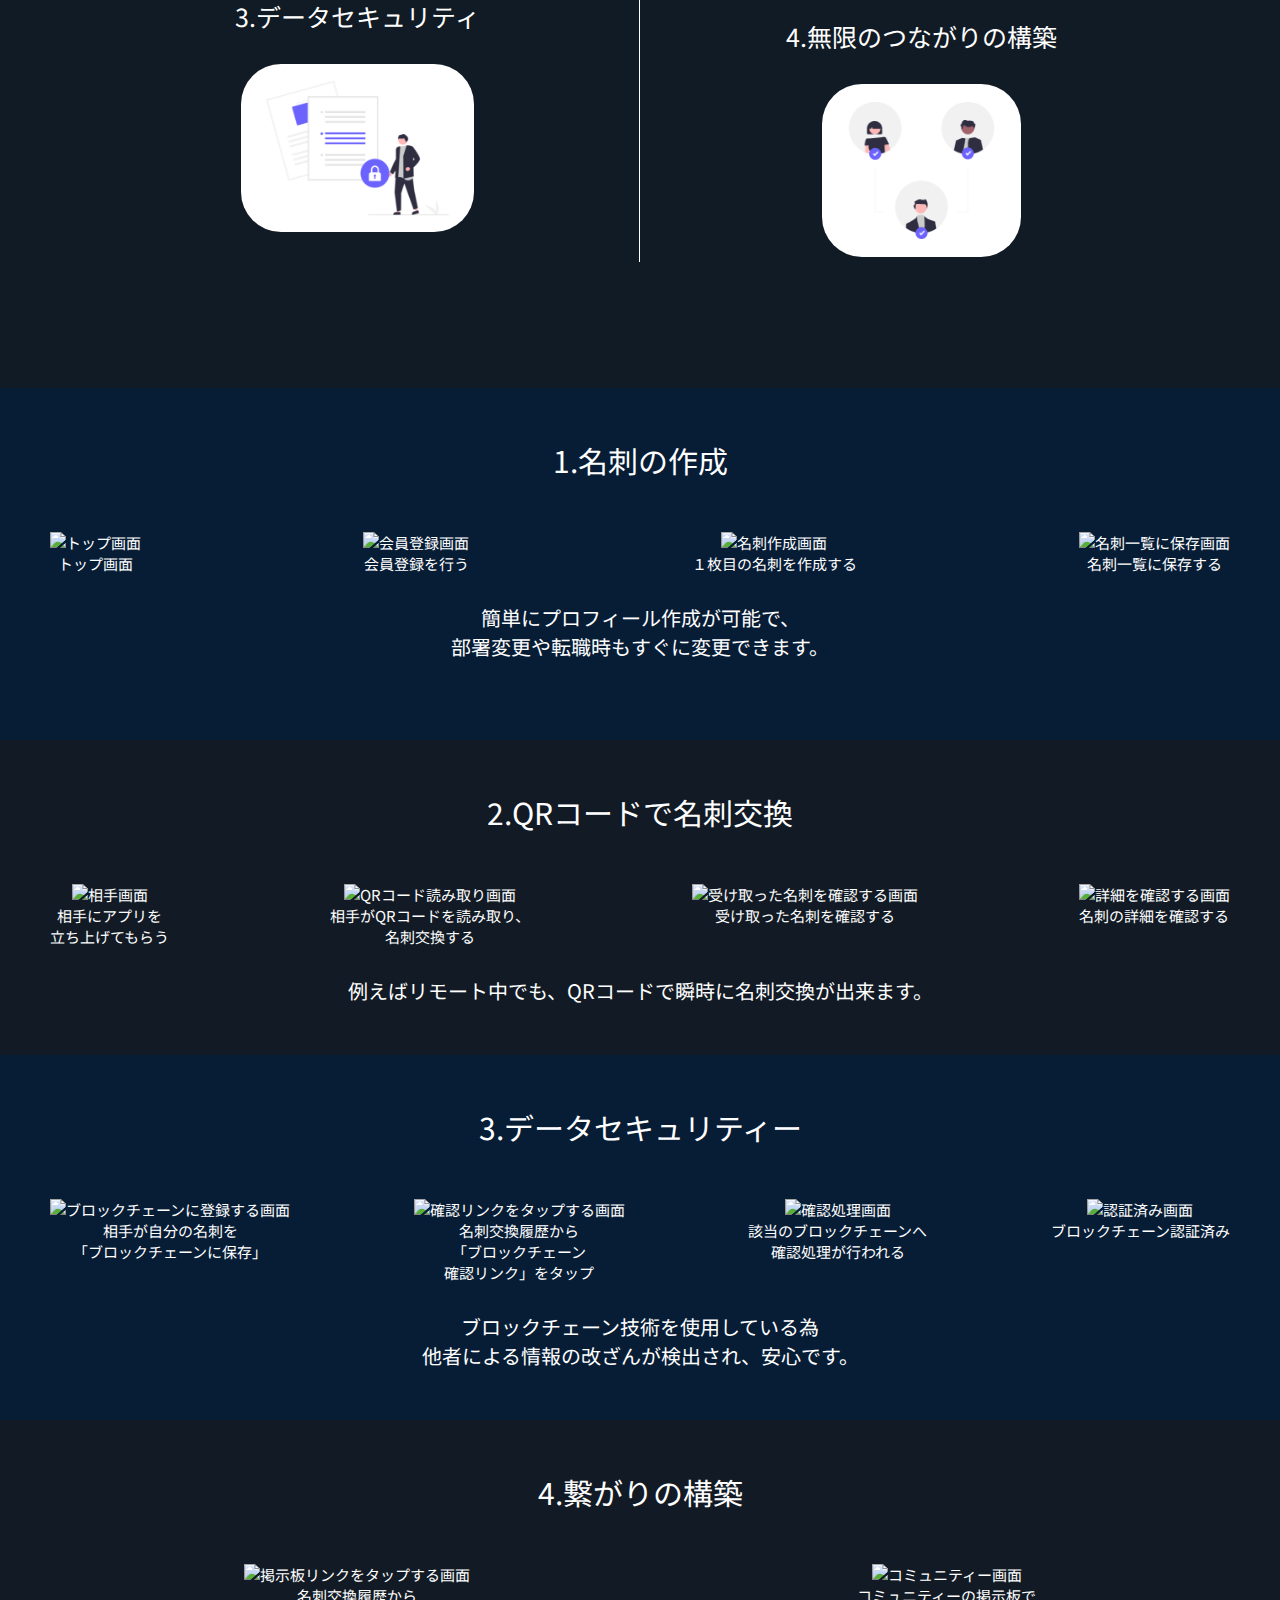
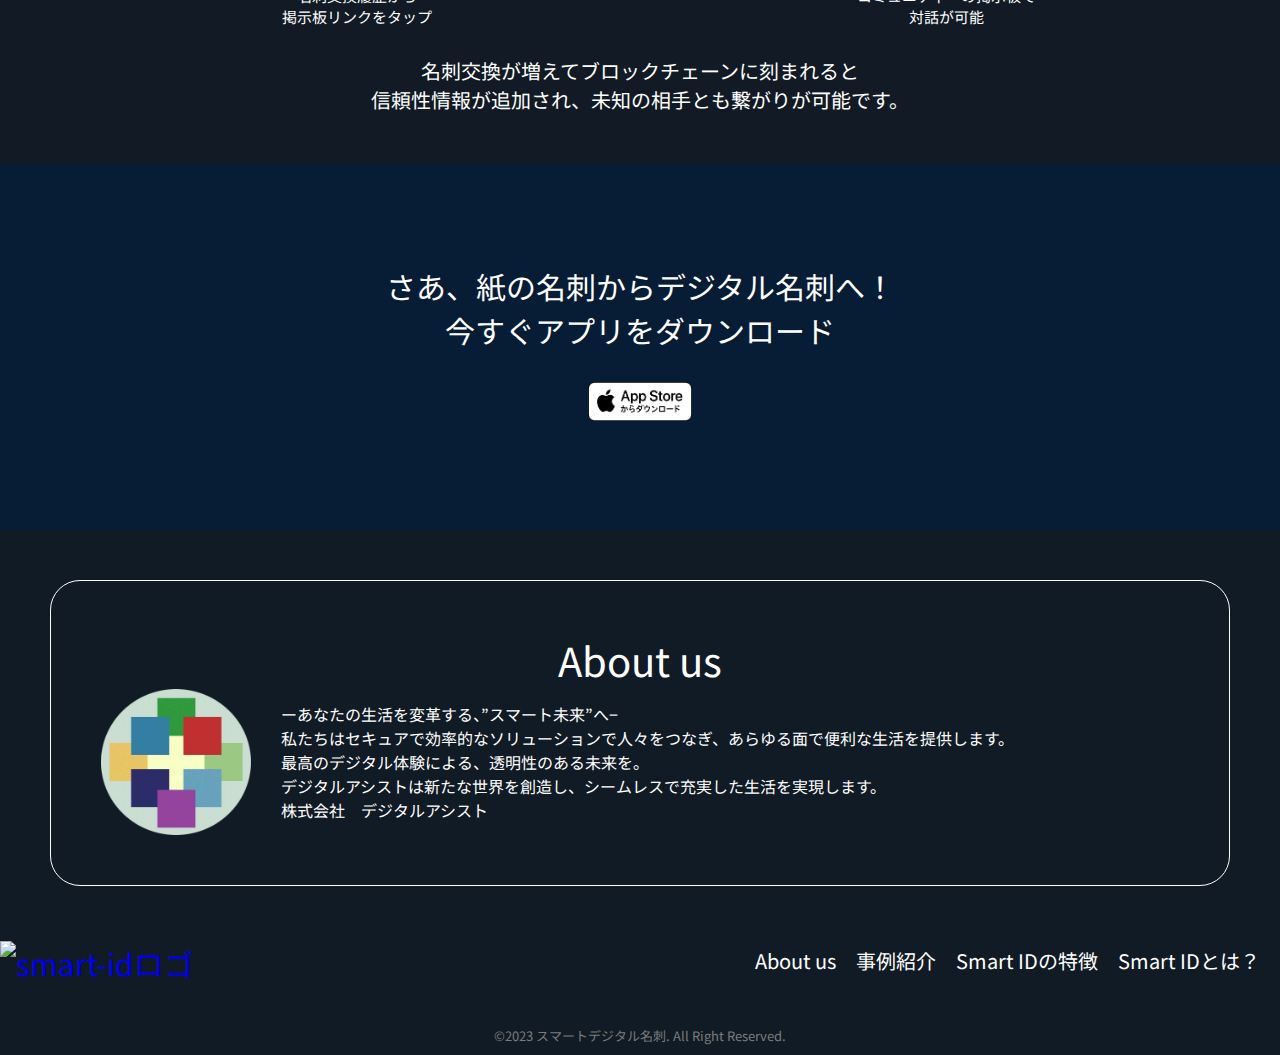
==== commit 08c9ac57: "appstore botan chenge&link" ====
--- a/index.html
+++ b/index.html
@@ -43,14 +43,15 @@
 			<p>あなたのビジネス成長を加速する
 			<br>次世代のデジタル名刺</p><br>
 			<h2>特許登録済　第6850463号（電子名刺発行管理）</h2><br>
-			<a href="#smart_id"><img class="btn" src="images/botan/botan@2x.png" alt="botan"></a>
+			<a href="https://apps.apple.com/jp/app/smartid/id1668296400"><img class="btn" src="images/appstore.png" alt="app-download"></a>
+			<a href="https://play.google.com/store/apps/details?id=com.google.android.googlequicksearchbox&hl=ja"><img class="btn" src="images/google.png" alt="app-download"></a>
 			<br>
 			<br>
 		
 		</div>
 		
         <div>
-			<img class="download" src="images/download botan@2x.png" alt="download botan">
+			<!--<img class="download" src="images/download botan@2x.png" alt="download botan">-->
 		</div>
 	
 	</div>
@@ -202,7 +203,7 @@
 <!--download2-->
 <div class="download2">
 	<p>さあ、紙の名刺からデジタル名刺へ！<br>今すぐアプリをダウンロード</p>
-	<img src="images/download botan@2x.png" alt="download botan">
+	<a href="https://apps.apple.com/jp/app/smartid/id1668296400"><img class="btn" src="images/appstore.png" alt="app-download"></a>
 </div>
 <!--download2-->
 
@@ -234,10 +235,7 @@
 			</nav>
 			</div>
 		
-		<div class="smartmeisi"><p>スマートデジタル名刺</p></div>
-		<div class="download_botan">
-			<img class="download_botan" src="images/download botan@2x.png" alt="download botan">
-		</div>
+		
 		<p id="copy">
 			<small>&copy;2023 スマートデジタル名刺.  All Right Reserved.</small>
 		</p>
--- a/css/style.css
+++ b/css/style.css
@@ -104,10 +104,11 @@
 .main_visual{
 	background-image: url("../images/main visual1.png");
 	background-repeat:no-repeat;
-	background-size: contain;
+	background-size:cover;
 	width:100%;
 	display: flex;
 	justify-content: space-between;
+	min-height:inherit;
 	
 }
 .main_text{
@@ -115,15 +116,15 @@
 }
 .main_text h1{
 	font-size: 50px;
-	padding: 50px 0 50px 0;
+	padding: 20px 0 50px 0;
 }
 
 .main_visual p{
-		font-size: 25px;
+		font-size: 18px;
 	padding-bottom: 10px;
 }
 .btn{
-	width: 212px;
+	width: 110px;
 }
 .download{
 	padding: 407px 10px 0 0;
@@ -270,8 +271,8 @@
 	background-color:#071D36;
 }
 .download2 img{
-	padding-top: 50px;
-	width: 334px;
+	padding-top: 30px;
+	width: 	104px;
 }
 /* about us-----
 --------------------------------------------------------------------------*/
@@ -302,17 +303,20 @@
 .footer{
 	display: flex;
 	justify-content: space-between;
-}
-.smartmeisi{
-	text-align: left;
-	margin-left: 50px;
-}
+	height: 80px;
+}
+
 .download_botan{
-	width: 200px;
-	margin-left: 25px;
+	width: 80px;
+	margin-left: 24px;
 }
 nav ul li a{
 	margin: 10px;
 	text-decoration: none;
 	color: #FFFFFF;
+}
+#copy{
+	color:#7B7B7B;
+	font-size: 13px;
+	margin: 10px;
 }